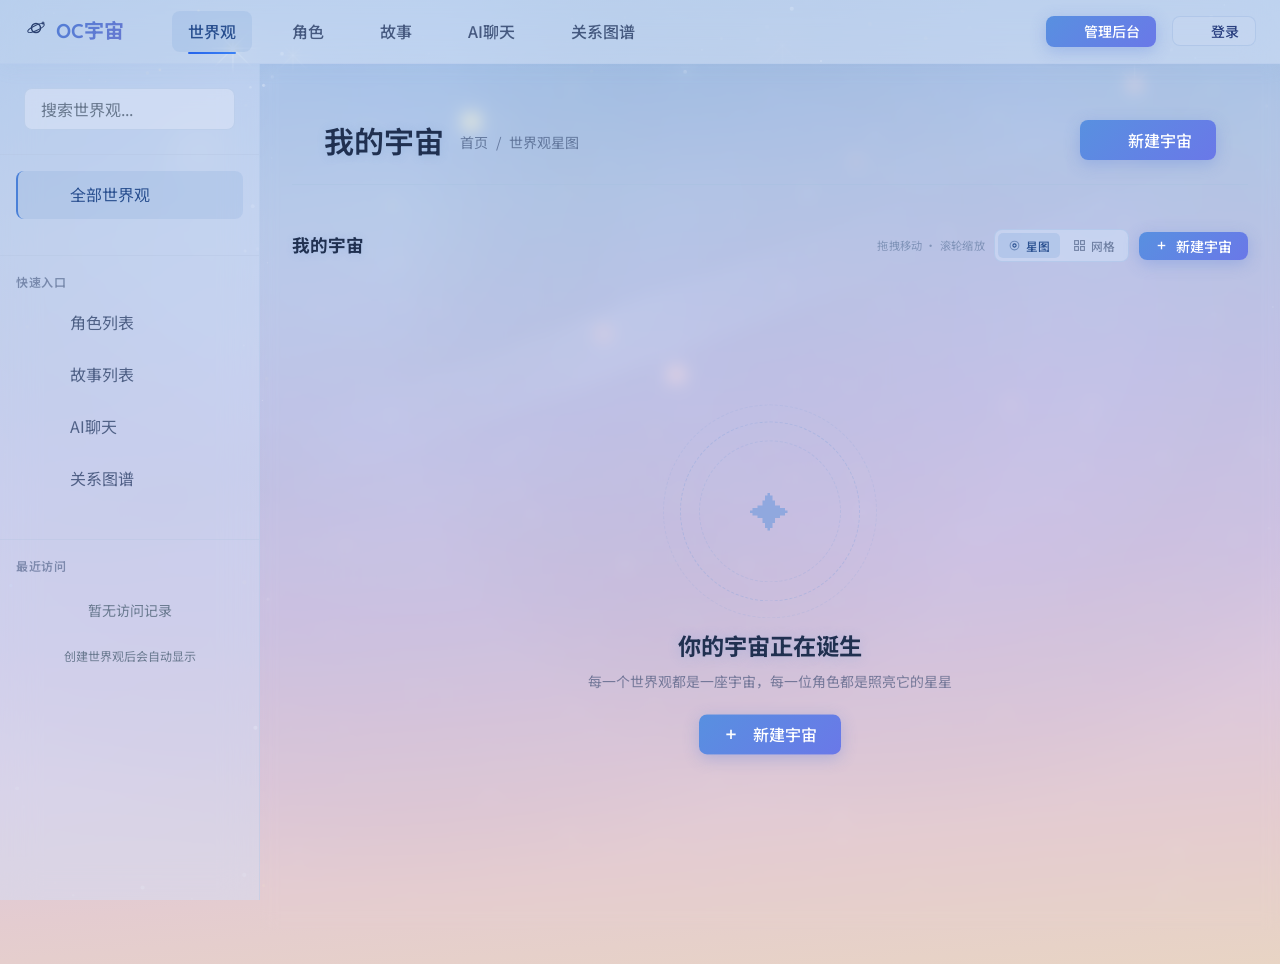
==== index.html @ 0e8f5bfb "feat: 全站浅蓝紫银河配色统一 — 所有页面告别深黑 - style.css: :root + [data-theme=dark] 统一为浅蓝紫银河变量 - dark-mode.css: 全面改为" ====
<!DOCTYPE html>
<html lang="zh-CN">
<head>
  <meta charset="UTF-8">
  <meta name="viewport" content="width=device-width, initial-scale=1.0">
  <title>OC宇宙 - 原创角色管理平台</title>
  <!-- 宇宙主题：浅色银河，防止加载闪白 -->
  <script>
    try { var t = localStorage.getItem('oc_theme') || 'light'; document.documentElement.setAttribute('data-theme', t); } catch(e) {}
  </script>
  <style>
    html, body {
      background: linear-gradient(175deg,#a0c0e8 0%,#b4c8e8 18%,#c4c4e8 40%,#d0c4e4 58%,#dcc8dc 72%,#e4ccd0 85%,#e8d4c4 100%) !important;
      min-height: 100vh;
    }
    html { --primary-color: #4a80d8; --primary-hover: #3a68c0; --bg-primary: transparent; --bg-secondary: rgba(230,235,250,0.5); --bg-tertiary: rgba(220,228,248,0.55); --bg-card: rgba(235,240,252,0.6); --bg-sidebar: rgba(210,225,248,0.45); --text-primary: #1a2840; --text-secondary: #3a4860; --text-muted: #6a7a90; --text-inverse: #f0f4ff; --border-color: rgba(180,195,225,0.4); --border-light: rgba(180,195,225,0.25); }
  </style>
  <link rel="icon" href="favicon.svg" type="image/svg+xml">
  <link rel="stylesheet" href="css/style.css">
  <link rel="stylesheet" href="css/layout.css">
  <link rel="stylesheet" href="css/dark-mode.css">
  <link rel="stylesheet" href="css/cosmos.css">
  <link rel="preconnect" href="https://fonts.googleapis.com">
  <link rel="preconnect" href="https://fonts.gstatic.com" crossorigin>
  <link href="https://fonts.googleapis.com/css2?family=Noto+Sans+SC:wght@400;500;700&family=Quicksand:wght@500;600;700&display=swap" rel="stylesheet">
  <!-- Appwrite Web SDK（defer 不阻塞页面渲染）-->
  <script defer src="https://cdn.jsdelivr.net/npm/appwrite@17/dist/iife/sdk.min.js"></script>
  <!-- Google Fonts -->
  <script defer src="https://unpkg.com/lucide@latest/dist/umd/lucide.min.js"></script>
</head>
<body>
  <!-- 🌌 宇宙背景 Canvas -->
  <canvas id="cosmos-canvas"></canvas>
  <!-- 导航栏 -->
  <nav class="navbar">
    <button class="navbar-toggle btn-ghost btn-icon" id="sidebarToggle">
      <i data-lucide="Menu"></i>
    </button>
    <a href="index.html" class="navbar-brand">
      <span class="logo">
        <svg width="24" height="24" viewBox="0 0 24 24" fill="none" xmlns="http://www.w3.org/2000/svg">
          <circle cx="12" cy="12" r="4.5" stroke="currentColor" stroke-width="1.5"/>
          <ellipse cx="12" cy="12" rx="9" ry="2.5" stroke="currentColor" stroke-width="1" transform="rotate(-25 12 12)"/>
          <circle cx="19" cy="7" r="1.5" fill="currentColor" opacity="0.8"/>
        </svg>
      </span>
      <span>OC宇宙</span>
    </a>
    <div class="navbar-menu">
      <a href="index.html" class="active">世界观</a>
      <a href="pages/characters.html">角色</a>
      <a href="pages/stories.html">故事</a>
      <a href="pages/chat.html">AI聊天</a>
      <a href="pages/relationship-map.html">关系图谱</a>
    </div>
    <div class="navbar-actions">
      <button class="theme-toggle" id="themeToggle" title="切换主题">
        <i data-lucide="Moon" class="icon-moon"></i>
        <i data-lucide="Sun" class="icon-sun"></i>
      </button>
      <a href="pages/admin.html" class="btn btn-primary btn-sm" id="adminLink" onclick="return checkAdminAccess(event);">
        <i data-lucide="Settings"></i>
        <span>管理后台</span>
      </a>
      <!-- 用户状态按钮 -->
      <div id="authBtnGroup" style="display:none;">
        <button class="btn btn-ghost btn-sm" id="userInfoBtn" onclick="showUserInfo()" style="display:none;">
          <img id="navAvatarImg" src="" alt="" style="display:none;width:24px;height:24px;border-radius:50%;object-fit:cover;margin-right:6px;flex-shrink:0;">
          <i data-lucide="User" id="navUserIcon" style="margin-right:6px;"></i>
          <span id="userNameDisplay">用户</span>
        </button>
        <button class="btn btn-secondary btn-sm" onclick="showLoginModal()">
          <i data-lucide="LogIn"></i>
          <span>登录</span>
        </button>
      </div>
    </div>
  </nav>

  <!-- 侧边栏 -->
  <aside class="sidebar" id="sidebar">
    <div class="sidebar-header">
      <div class="form-group" style="margin-bottom: 0;">
        <input type="text" class="form-input" placeholder="搜索世界观..." id="searchWorld">
      </div>
    </div>
    <nav class="sidebar-nav">
      <a href="index.html" class="sidebar-nav-item active">
        <span class="icon"><i data-lucide="Globe"></i></span>
        <span>全部世界观</span>
      </a>
    </nav>
    <div class="sidebar-section">
      <div class="sidebar-section-title">快速入口</div>
      <a href="pages/characters.html" class="sidebar-nav-item">
        <span class="icon"><i data-lucide="Users"></i></span>
        <span>角色列表</span>
      </a>
      <a href="pages/stories.html" class="sidebar-nav-item">
        <span class="icon"><i data-lucide="BookOpen"></i></span>
        <span>故事列表</span>
      </a>
      <a href="pages/chat.html" class="sidebar-nav-item">
        <span class="icon"><i data-lucide="MessageCircle"></i></span>
        <span>AI聊天</span>
      </a>
      <a href="pages/relationship-map.html" class="sidebar-nav-item">
        <span class="icon"><i data-lucide="Network"></i></span>
        <span>关系图谱</span>
      </a>
    </div>
    <div class="sidebar-section">
      <div class="sidebar-section-title">最近访问</div>
      <div id="recentWorlds">
        <div class="empty-state" style="padding: var(--spacing-md); text-align: center; color: var(--text-muted); font-size: 0.875rem;">
          <p>暂无访问记录</p>
          <p style="font-size: 0.75rem; margin-top: var(--spacing-xs);">创建世界观后会自动显示</p>
        </div>
      </div>
    </div>
  </aside>

  <!-- 主内容区 -->
  <main class="main-content">
    <!-- 页面头部 -->
    <header class="page-header">
      <div class="page-title">
        <h1>我的宇宙</h1>
        <div class="breadcrumb">
          <a href="index.html">首页</a>
          <span class="separator">/</span>
          <span>世界观星图</span>
        </div>
      </div>
      <div class="page-actions">
        <button class="btn btn-primary" onclick="showCreateWorldModal()">
          <i data-lucide="Plus"></i>
          <span>新建宇宙</span>
        </button>
      </div>
    </header>


    <!-- 世界观列表 -->
    <section class="worlds-section">
      <div class="flex justify-between items-center" style="margin-bottom: var(--spacing-lg);">
        <h2>全部世界观</h2>
        <div class="flex gap-sm">
          <select class="form-input" style="width: auto;" id="sortWorlds">
            <option value="recent">最近更新</option>
            <option value="name">名称排序</option>
            <option value="characters">角色数量</option>
          </select>
          <button class="btn btn-ghost btn-icon" title="网格视图">
            <i data-lucide="LayoutGrid"></i>
          </button>
          <button class="btn btn-ghost btn-icon" title="列表视图">
            <i data-lucide="List"></i>
          </button>
        </div>
      </div>
      
      <div class="grid-cards" id="worldsList">
        <!-- 空状态：分步引导 -->
        <div class="characters-empty-guide" style="grid-column: 1 / -1;">
          <div class="empty-guide-header">
            <div class="empty-guide-icon">
              <i data-lucide="telescope"></i>
            </div>
            <h3>欢迎来到 OC 宇宙</h3>
            <p class="text-muted">从创建你的第一个世界观开始，构建属于你的原创宇宙</p>
          </div>
          <div class="empty-guide-steps">
            <div class="guide-step">
              <div class="guide-step-num">01</div>
              <div class="guide-step-content">
                <div class="guide-step-icon"><i data-lucide="globe"></i></div>
                <h4>创建世界观</h4>
                <p>设定世界的背景、规则与基调，为你的故事搭建舞台</p>
                <button class="btn btn-primary btn-sm" onclick="showCreateWorldModal()">
                  <i data-lucide="plus"></i>
                  立即创建
                </button>
              </div>
            </div>
            <div class="guide-step-arrow"><i data-lucide="chevron-right"></i></div>
            <div class="guide-step">
              <div class="guide-step-num">02</div>
              <div class="guide-step-content">
                <div class="guide-step-icon"><i data-lucide="user-plus"></i></div>
                <h4>添加角色</h4>
                <p>为你的世界赋予灵魂，设计独特的人物形象与性格</p>
                <a href="pages/characters.html" class="btn btn-ghost btn-sm">
                  <i data-lucide="arrow-right"></i>
                  去添加
                </a>
              </div>
            </div>
            <div class="guide-step-arrow"><i data-lucide="chevron-right"></i></div>
            <div class="guide-step">
              <div class="guide-step-num">03</div>
              <div class="guide-step-content">
                <div class="guide-step-icon"><i data-lucide="message-circle"></i></div>
                <h4>与角色对话</h4>
                <p>通过 AI 聊天功能，让角色开口说话，探索更多可能</p>
                <a href="pages/chat.html" class="btn btn-ghost btn-sm">
                  <i data-lucide="arrow-right"></i>
                  去聊天
                </a>
              </div>
            </div>
          </div>
        </div>
      </div>
    </section>
  </main>

  <!-- 创建世界观模态框 -->
  <div class="modal-overlay" id="createWorldModal">
    <div class="modal">
      <div class="modal-header">
        <h3 class="modal-title">点燃一座新宇宙</h3>
        <button class="modal-close" onclick="closeModal('createWorldModal')">
          <i data-lucide="X"></i>
        </button>
      </div>
      <div class="modal-body">
        <form id="createWorldForm">
          <div class="form-group">
            <label class="form-label required">世界观名称</label>
            <input type="text" class="form-input" placeholder="输入世界观名称..." required>
          </div>
          <div class="form-row">
            <div class="form-group">
              <label class="form-label required">世界类型</label>
              <select class="form-input" required>
                <option value="">选择类型...</option>
                <option value="fantasy">奇幻</option>
                <option value="scifi">科幻</option>
                <option value="modern">现代</option>
                <option value="historical">古风</option>
                <option value="other">其他</option>
              </select>
            </div>
            <div class="form-group">
              <label class="form-label">世界基调</label>
              <select class="form-input">
                <option value="">选择基调...</option>
                <option value="dark">黑暗</option>
                <option value="light">温馨</option>
                <option value="neutral">中性</option>
                <option value="mixed">明暗交织</option>
              </select>
            </div>
          </div>
          <div class="form-group">
            <label class="form-label">简介描述</label>
            <textarea class="form-input form-textarea" placeholder="描述这个世界观的基本设定..."></textarea>
          </div>
          <div class="form-group">
            <label class="form-label">封面图片</label>
            <div style="border: 2px dashed var(--border-color); border-radius: var(--radius-md); padding: var(--spacing-xl); text-align: center; cursor: pointer;" onclick="document.getElementById('worldCoverInput').click()">
              <input type="file" id="worldCoverInput" accept="image/*" style="display: none;">
              <i data-lucide="CloudUpload" style="font-size: 2rem; color: var(--text-muted); margin-bottom: var(--spacing-sm);"></i>
              <p class="text-muted text-sm">点击或拖拽上传图片</p>
            </div>
          </div>
        </form>
      </div>
      <div class="modal-footer">
        <button class="btn btn-secondary" onclick="closeModal('createWorldModal')">取消</button>
        <button class="btn btn-primary" onclick="createWorld()">
          <i data-lucide="Plus"></i>
          创建世界观
        </button>
      </div>
    </div>
  </div>

  <!-- 编辑世界观模态框 -->
  <div class="modal-overlay" id="editWorldModal">
    <div class="modal">
      <div class="modal-header">
        <h3 class="modal-title">编辑世界观</h3>
        <button class="modal-close" onclick="closeModal('editWorldModal')">
          <i data-lucide="X"></i>
        </button>
      </div>
      <div class="modal-body">
        <form id="editWorldForm">
          <input type="hidden" id="editWorldId">
          <div class="form-group">
            <label class="form-label required">世界观名称</label>
            <input type="text" class="form-input" id="editWorldName" placeholder="输入世界观名称..." required>
          </div>
          <div class="form-row">
            <div class="form-group">
              <label class="form-label required">世界类型</label>
              <select class="form-input" id="editWorldType" required>
                <option value="">选择类型...</option>
                <option value="fantasy">奇幻</option>
                <option value="scifi">科幻</option>
                <option value="modern">现代</option>
                <option value="historical">古风</option>
                <option value="other">其他</option>
              </select>
            </div>
            <div class="form-group">
              <label class="form-label">世界基调</label>
              <select class="form-input" id="editWorldTone">
                <option value="">选择基调...</option>
                <option value="dark">黑暗</option>
                <option value="light">温馨</option>
                <option value="neutral">中性</option>
                <option value="mixed">明暗交织</option>
              </select>
            </div>
          </div>
          <div class="form-group">
            <label class="form-label">简介描述</label>
            <textarea class="form-input form-textarea" id="editWorldDesc" placeholder="描述这个世界观的基本设定..."></textarea>
          </div>
          <div class="form-group">
            <label class="form-label">封面图片</label>
            <input type="hidden" id="editWorldCoverFileId" value="">
            <div id="editCoverDropZone" style="border:2px dashed var(--border-color);border-radius:var(--radius-md);padding:var(--spacing-lg);text-align:center;cursor:pointer;position:relative;">
              <input type="file" id="editWorldCoverInput" accept="image/*" style="display:none;">
              <div id="editCoverPlaceholder">
                <i data-lucide="CloudUpload" style="font-size:2rem;color:var(--text-muted);margin-bottom:var(--spacing-sm);"></i>
                <p class="text-muted text-sm">点击或拖拽上传新封面</p>
              </div>
              <div id="editCoverPreview" style="display:none;position:relative;">
                <img id="editCoverImg" src="" alt="封面预览" style="max-width:100%;max-height:160px;border-radius:var(--radius-sm);object-fit:cover;">
                <button type="button" onclick="removeEditCover()" style="position:absolute;top:4px;right:4px;background:rgba(0,0,0,0.6);color:#fff;border:none;border-radius:50%;width:28px;height:28px;cursor:pointer;font-size:14px;">✕</button>
              </div>
            </div>
          </div>
        </form>
      </div>
      <div class="modal-footer">
        <button class="btn btn-secondary" onclick="closeModal('editWorldModal')">取消</button>
        <button class="btn btn-primary" onclick="saveWorldEdit()">
          <i data-lucide="Check"></i> 保存修改
        </button>
      </div>
    </div>
  </div>

  <!-- 世界观数据详情模态框 -->
  <div class="modal-overlay" id="worldDetailModal">
    <div class="modal" style="max-width:680px;max-height:85vh;">
      <div class="modal-header">
        <h3 class="modal-title"><i data-lucide="Globe" style="width:1.2rem;height:1.2rem;display:inline;vertical-align:-3px;"></i> 世界观详情</h3>
        <button class="modal-close" onclick="closeModal('worldDetailModal')">
          <i data-lucide="X"></i>
        </button>
      </div>
      <div class="modal-body" id="worldDetailBody" style="max-height:65vh;overflow-y:auto;padding:var(--spacing-lg);">
        <!-- 动态内容 -->
      </div>
    </div>
  </div>

  <!-- 导入模态框 -->
  <div class="modal-overlay" id="importModal">
    <div class="modal">
      <div class="modal-header">
        <h3 class="modal-title">导入数据</h3>
        <button class="modal-close" onclick="closeModal('importModal')">
          <i data-lucide="X"></i>
        </button>
      </div>
      <div class="modal-body">
        <div class="form-group">
          <label class="form-label">选择导入方式</label>
          <div class="flex gap-md" style="margin-bottom: var(--spacing-lg);">
            <button class="btn btn-secondary" style="flex: 1; padding: var(--spacing-lg);">
              <i data-lucide="Upload" style="font-size: 1.5rem; margin-bottom: var(--spacing-sm);"></i>
              <div>上传JSON文件</div>
            </button>
            <button class="btn btn-secondary" style="flex: 1; padding: var(--spacing-lg);">
              <i data-lucide="Clipboard" style="font-size: 1.5rem; margin-bottom: var(--spacing-sm);"></i>
              <div>粘贴数据</div>
            </button>
          </div>
        </div>
        <div class="form-group">
          <label class="form-label">或粘贴JSON数据</label>
          <textarea class="form-input form-textarea" placeholder='{"worlds": [...], "characters": [...]}' style="min-height: 150px;"></textarea>
        </div>
      </div>
      <div class="modal-footer">
        <button class="btn btn-secondary" onclick="closeModal('importModal')">取消</button>
        <button class="btn btn-primary">
          <i data-lucide="Download"></i>
          导入数据
        </button>
      </div>
    </div>
  </div>

  <!-- 分享/邀请协作者模态框 -->
  <div class="modal-overlay" id="shareModal">
    <div class="modal" style="max-width:460px;">
      <div class="modal-header">
        <h3 style="margin:0;">邀请协作者</h3>
        <button class="modal-close" onclick="closeModal('shareModal')">
          <i data-lucide="X"></i>
        </button>
      </div>
      <div class="modal-body" id="shareModalBody">
        <p class="text-muted text-sm" id="shareWorldName" style="margin-bottom:var(--spacing-md);"></p>

        <!-- 我的信息卡片：显示用户ID供好友使用 -->
        <div style="background:var(--bg-tertiary);border-radius:var(--radius-md);padding:12px 14px;margin-bottom:14px;border:1px solid var(--border-light);">
          <p style="font-size:0.78rem;color:var(--text-muted);margin:0 0 6px;font-weight:500;">把你的用户 ID 发给好友，让他们在这里填入：</p>
          <div style="display:flex;align-items:center;gap:8px;">
            <code id="myUserIdDisplay" style="flex:1;background:var(--bg-secondary);border:1px solid var(--border-color);border-radius:6px;padding:7px 10px;font-size:0.82rem;color:var(--primary-color);word-break:break-all;overflow-wrap:break-word;"></code>
            <button class="btn btn-primary btn-sm" onclick="copyMyUserId()" title="复制到剪贴板" style="white-space:nowrap;padding:6px 10px;font-size:0.8rem;">
              <i data-lucide="Copy"></i> 复制
            </button>
          </div>
        </div>

        <label style="display:block;margin-bottom:6px;font-size:0.875rem;font-weight:500;color:var(--text-secondary);">好友的 Appwrite 用户 ID</label>
        <input type="text" id="shareUserInput" class="form-input" placeholder="输入好友的用户 ID（不是邮箱）" style="width:100%;box-sizing:border-box;" onkeydown="if(event.key==='Enter')event.preventDefault();if(event.key==='Enter')inviteCollaborator();">
        <div id="collaboratorsList" style="margin-top:var(--spacing-md);"></div>
      </div>
      <div class="modal-footer">
        <button class="btn btn-secondary" onclick="closeModal('shareModal')">取消</button>
        <button class="btn btn-primary" onclick="inviteCollaborator()">
          <i data-lucide="UserPlus"></i> 邀请
        </button>
      </div>
    </div>
  </div>

  <!-- 账号设置模态框 -->
  <div class="modal-overlay" id="accountModal">
    <div class="modal" style="max-width:480px;">
      <div class="modal-header">
        <h3 style="margin:0;">账号设置</h3>
        <button class="modal-close" onclick="closeModal('accountModal')">
          <i data-lucide="X"></i>
        </button>
      </div>
      <div class="modal-body" id="accountModalBody" style="max-height:70vh;overflow-y:auto;">

        <!-- 头像 + 昵称 -->
        <div style="display:flex;align-items:center;gap:16px;margin-bottom:20px;padding-bottom:16px;border-bottom:1px solid var(--border-light);">
          <div id="avatarPreview" style="width:64px;height:64px;border-radius:50%;background:var(--primary-light);display:flex;align-items:center;justify-content:center;font-size:1.6rem;font-weight:700;color:var(--primary-color);cursor:pointer;overflow:hidden;flex-shrink:0;" onclick="document.getElementById('avatarInput').click();" title="点击更换头像">
            <span id="avatarText">?</span>
          </div>
          <input type="file" id="avatarInput" accept="image/*" style="display:none;" onchange="previewAvatar(this)">
          <div style="flex:1;min-width:0;">
            <label style="display:block;font-size:0.78rem;color:var(--text-muted);margin-bottom:4px;">显示名称</label>
            <input type="text" id="settingsName" class="form-input" style="width:100%;" placeholder="你的昵称/显示名" maxlength="50">
          </div>
        </div>

        <!-- 用户 ID（只读） -->
        <div style="margin-bottom:16px;padding:10px 12px;background:var(--bg-tertiary);border-radius:var(--radius-sm);border:1px solid var(--border-light);">
          <label style="display:block;font-size:0.78rem;color:var(--text-muted);margin-bottom:5px;">Appwrite 用户 ID</label>
          <code id="settingsUserId" style="font-size:0.8rem;color:var(--text-secondary);word-break:break-all;"></code>
          <button class="btn btn-ghost btn-sm" onclick="copyMyUserId()" style="margin-left:8px;padding:2px 8px;font-size:0.75rem;"><i data-lucide="Copy"></i> 复制</button>
        </div>

        <!-- 邮箱 -->
        <div style="margin-bottom:16px;">
          <label style="display:block;font-size:0.85rem;font-weight:500;color:var(--text-secondary);margin-bottom:5px;">邮箱地址</label>
          <span id="settingsEmail" style="color:var(--text-muted);font-size:0.9rem;"></span>
        </div>

        <!-- 修改密码 -->
        <div style="margin-bottom:16px;padding-top:12px;border-top:1px solid var(--border-light);">
          <h4 style="font-size:0.9rem;margin:0 0 10px;color:var(--text-primary);">修改密码</h4>
          <div style="display:flex;flex-direction:column;gap:8px;">
            <input type="password" id="settingsOldPwd" class="form-input" placeholder="当前密码" style="width:100%;">
            <input type="password" id="settingsNewPwd" class="form-input" placeholder="新密码（至少 6 位）" style="width:100%;">
            <button class="btn btn-secondary btn-sm" onclick="updateUserPassword()" style="width:auto;">保存密码</button>
          </div>
        </div>

      </div>
      <div class="modal-footer">
        <button class="btn btn-secondary" onclick="closeModal('accountModal')">关闭</button>
        <button class="btn btn-primary" onclick="saveAccountSettings()">
          <i data-lucide="Check"></i> 保存更改
        </button>
      </div>
    </div>
  </div>

  <!-- JavaScript -->
  <script src="js/app.js"></script>
  <script src="js/appwrite.js"></script>
  <script src="js/api-client.js"></script>
  <script src="js/data.js"></script>
  <script src="js/cosmos.js"></script>
  <script>
    // 页面初始化
    document.addEventListener('DOMContentLoaded', async function() {
      // 激活宇宙模式
      document.body.classList.add('cosmos-mode');
      // 初始化 Lucide 图标
      if (window.lucide) lucide.createIcons();

      // 初始化 Appwrite 数据模式（检测登录状态）
      await OCData.initDataMode();

      // 更新登录按钮状态
      await updateAuthUI();

      // 加载世界观
      await loadWorlds();

      // 编辑封面：点击拖拽区触发文件选择
      var editDrop = document.getElementById('editCoverDropZone');
      var editInput = document.getElementById('editWorldCoverInput');
      if (editDrop && editInput) {
        editDrop.addEventListener('click', function(e) {
          if (e.target.tagName === 'BUTTON' || e.target.closest('button')) return;
          editInput.click();
        });
        editInput.addEventListener('change', function() {
          var file = this.files[0];
          if (!file) return;
          var reader = new FileReader();
          reader.onload = function(ev) {
            var img = document.getElementById('editCoverImg');
            var preview = document.getElementById('editCoverPreview');
            var placeholder = document.getElementById('editCoverPlaceholder');
            if (img) img.src = ev.target.result;
            if (preview) preview.style.display = '';
            if (placeholder) placeholder.style.display = 'none';
          };
          reader.readAsDataURL(file);
        });
      }

      // 全局图标渲染兜底（所有动态内容加载完毕后）
      try { if (window.lucide) lucide.createIcons(); } catch(e) {}
      setTimeout(function() { try { if (window.lucide) lucide.createIcons(); } catch(e) {} }, 200);
      setTimeout(function() { try { if (window.lucide) lucide.createIcons(); } catch(e) {} }, 500);
    });
    
    // 更新导航栏用户状态
    async function updateAuthUI() {
      const group = document.getElementById('authBtnGroup');
      const userBtn = document.getElementById('userInfoBtn');
      const loginBtn = group?.querySelector('.btn-secondary');
      const nameSpan = document.getElementById('userNameDisplay');

      if (!group) return;
      group.style.display = 'flex';
      group.style.gap = '8px';
      group.style.alignItems = 'center';

      const loggedIn = await OCData.isLoggedIn();
      if (loggedIn) {
        const user = await AppwriteAuth.getCurrentUser().catch(() => null);
        if (nameSpan && user) nameSpan.textContent = user.name || user.email || '用户';
        // 导航栏头像
        const navAvatar = document.getElementById('navAvatarImg');
        const navIcon = document.getElementById('navUserIcon');
        if (user && user.prefs && user.prefs.avatarUrl) {
          if (navAvatar) { navAvatar.src = user.prefs.avatarUrl; navAvatar.style.display = ''; }
          if (navIcon) navIcon.style.display = 'none';
        } else {
          if (navAvatar) navAvatar.style.display = 'none';
          if (navIcon) navIcon.style.display = '';
        }
        if (userBtn) userBtn.style.display = 'flex';
        if (loginBtn) {
          loginBtn.innerHTML = '<i data-lucide="LogOut"></i><span>退出</span>';
          loginBtn.onclick = doLogout;
        }
      } else {
        if (userBtn) userBtn.style.display = 'none';
        if (loginBtn) {
          loginBtn.innerHTML = '<i data-lucide="LogIn"></i><span>登录</span>';
          loginBtn.onclick = showLoginModal;
        }
      }
      // 修改 DOM 后必须重渲染图标
      try { if (window.lucide) lucide.createIcons(); } catch(e) {}
    }

    // 显示世界觽数据详情
    async function showWorldDetail(worldId) {
      const modal = document.getElementById('worldDetailModal');
      const body = document.getElementById('worldDetailBody');
      if (!modal || !body) return;

      body.innerHTML = '<div style="text-align:center;padding:40px;color:var(--text-muted);"><i data-lucide="Loader2" class="spin" style="width:2rem;height:2rem;"></i><p style="margin-top:12px;">加载中...</p></div>';
      modal.classList.add('active');
      try { if (window.lucide) lucide.createIcons(); } catch(e) {}

      try {
        // 并行加载世界观数据和角色列表
        const [world, characters] = await Promise.all([
          OCData.getWorld(worldId),
          OCData.getCharactersByWorld(worldId).catch(() => [])
        ]);

        const typeLabels = { fantasy:'奇幻', scifi:'科幻', modern:'现代', historical:'古风', other:'其他' };
        const toneLabels = { dark:'黑暗', light:'温馨', neutral:'中性', mixed:'明暗交织' };

        let html = '';
        // 世界观基本信息卡片
        html += `<div style="margin-bottom:var(--spacing-lg);">`;
        if (world.coverImage) {
          html += `<div style="border-radius:var(--radius-lg);overflow:hidden;margin-bottom:var(--spacing-md);max-height:200px;"><img src="${world.coverImage}" style="width:100%;height:auto;object-fit:cover;display:block;" alt="" data-cover-img></div>`;
        }
        html += `<h2 style="margin:0 0 var(--spacing-sm);font-size:1.5rem;">${world.name || '未命名世界'}</h2>`;

        // 标签行
        const badges = [];
        if (world.type) badges.push(`<span class="badge">${typeLabels[world.type] || world.type}</span>`);
        if (world.tone) badges.push(`<span class="badge badge-secondary">${toneLabels[world.tone] || world.tone}</span>`);
        if (badges.length) html += `<div style="display:flex;gap:6px;flex-wrap:wrap;margin-bottom:var(--spacing-md);">${badges.join('')}</div>`;

        // 描述/背景
        if (world.description) {
          html += `<div style="background:var(--bg-tertiary);border-radius:var(--radius-md);padding:var(--spacing-md);line-height:1.8;color:var(--text-secondary);">
            <h4 style="margin:0 0 var(--spacing-xs);font-size:0.85rem;color:var(--text-muted);text-transform:uppercase;letter-spacing:0.5px;"><i data-lucide="ScrollText" style="width:0.9rem;height:0.9rem;display:inline;vertical-align:-2px;"></i> 背景设定</h4>
            <p style="margin:0;white-space:pre-wrap;">${world.description}</p>
          </div>`;
        } else {
          html += `<p style="color:var(--text-muted);font-style:italic;">暂无背景描述</p>`;
        }
        html += `</div>`;

        // 关联角色列表
        html += `<div>
          <h3 style="margin:0 0 var(--spacing-md);font-size:1.1rem;display:flex;align-items:center;gap:8px;">
            <i data-lucide="Users" style="width:1.1rem;height:1.1rem;color:var(--primary-color);"></i>
            角色列表 <span class="badge" style="font-size:0.75rem;">${characters.length}</span>
          </h3>`;

        if (characters.length > 0) {
          html += `<div style="display:grid;grid-template-columns:repeat(auto-fill,minmax(180px,1fr));gap:var(--spacing-sm);">`;
          for (const c of characters) {
            const avatar = c.avatar || '';
            const roleTag = c.role ? `<span class="badge badge-secondary" style="font-size:0.7rem;">${c.role}</span>` : '';
            html += `<div style="background:var(--bg-secondary);border-radius:var(--radius-md);padding:var(--spacing-sm);cursor:pointer;border:1px solid var(--border-color);" onclick="window.location.href='pages/characters.html?worldId=${worldId}&charId=${c.$id || c.id}'">
              <div style="display:flex;align-items:center;gap:10px;margin-bottom:6px;">
                ${avatar
                  ? `<img src="${avatar}" style="width:36px;height:36px;border-radius:50%;object-fit:cover;" alt="">`
                  : `<div style="width:36px;height:36px;border-radius:50%;background:var(--primary-light);display:flex;align-items:center;justify-content:center;"><i data-lucide="User" style="width:18px;height:18px;color:var(--primary-color);"></i></div>`}
                <div style="min-width:0;flex:1;">
                  <div style="font-weight:600;font-size:0.9rem;white-space:nowrap;overflow:hidden;text-overflow:ellipsis;">${c.name || '未命名角色'}</div>
                  ${roleTag}
                </div>
              </div>
              ${(c.personality || c.brief) ? `<p style="margin:0;font-size:0.8rem;color:var(--text-muted);overflow:hidden;display:-webkit-box;-webkit-line-clamp:2;-webkit-box-orient:vertical;">${c.personality || c.brief}</p>` : ''}
            </div>`;
          }
          html += `</div>`;
        } else {
          html += `<div style="text-align:center;padding:30px;background:var(--bg-tertiary);border-radius:var(--radius-md);color:var(--text-muted);border:2px dashed var(--border-color);">
            <i data-lucide="UserPlus" style="width:2rem;height:2rem;margin-bottom:8px;opacity:0.5;"></i>
            <p style="margin:0 0 8px;">这个世界观还没有角色</p>
            <a href="pages/characters.html?worldId=${worldId}" class="btn btn-primary btn-sm" onclick="closeModal('worldDetailModal')">
              <i data-lucide="Plus" style="width:0.85rem;height:0.85rem;"></i> 添加第一个角色
            </a>
          </div>`;
        }

        html += `</div>`;

        // 底部操作栏
        html += `<div style="display:flex;justify-content:flex-end;gap:var(--spacing-sm);margin-top:var(--spacing-lg);padding-top:var(--spacing-md);border-top:1px solid var(--border-color);">
          <button class="btn btn-primary btn-sm" onclick="closeModal('worldDetailModal');editWorld('${worldId}')">
            <i data-lucide="Edit"></i> 编辑世界观
          </button>
          <a href="pages/characters.html?worldId=${worldId}" class="btn btn-secondary btn-sm" onclick="closeModal('worldDetailModal')">
            <i data-lucide="Users"></i> 管理角色
          </a>
        </div>`;

        body.innerHTML = html;
      // 详情弹窗封面图片加载失败回退
      body.querySelectorAll('img[data-cover-img]').forEach(function(img) {
        img.addEventListener('error', function() {
          this.style.display = 'none';
          var div = document.createElement('div');
          div.style.cssText = 'border-radius:var(--radius-lg);overflow:hidden;margin-bottom:var(--spacing-md);max-height:200px;background:var(--bg-tertiary);display:flex;align-items:center;justify-content:center;';
          div.innerHTML = '<i data-lucide="ImageOff" style="color:var(--text-muted);width:2rem;height:2rem;"></i>';
          this.parentElement.replaceChild(div, this);
        });
      });
      } catch (err) {
        console.error('加载世界观数据失败:', err);
        body.innerHTML = `<div style="text-align:center;padding:40px;color:var(--danger);"><i data-lucide="AlertCircle" style="width:2rem;height:2rem;"></i><p style="margin-top:12px;">加载失败：${err.message}</p></div>`;
      }
      try { if (window.lucide) lucide.createIcons(); } catch(e) {}
    }
    
    // 加载并渲染世界观列表（宇宙星图模式）
    async function loadWorlds() {
      const container = document.getElementById('worldsList');
      if (!container) return;

      try {
        const worlds = await OCData.getWorlds();

        if (!worlds || worlds.length === 0) {
          // 空态交给宇宙引擎渲染
          if (window.CosmosUI) {
            CosmosUI.init([], {});
          } else {
            container.innerHTML = `
              <div class="characters-empty-guide" style="grid-column: 1 / -1;">
                <div class="empty-guide-header">
                  <div class="empty-guide-icon"><i data-lucide="telescope"></i></div>
                  <h3>欢迎来到 OC 宇宙</h3>
                  <p class="text-muted">从创建你的第一个世界观开始，构建属于你的原创宇宙</p>
                </div>
              </div>`;
          }
          if (window.lucide) lucide.createIcons();
          return;
        }

        // 并发查询每个世界的角色数和故事数
        const charsMap = {};
        try {
          const countPromises = worlds.map(async (w) => {
            const wid = w.$id || w.id;
            if (!wid) return;
            try {
              const [chars, stories] = await Promise.all([
                OCData.getCharactersForWorld(wid).catch(() => []),
                OCData.getStoriesForWorld(wid).catch(() => [])
              ]);
              w._realCharCount = chars.length;
              w._realStoryCount = stories.length;
              charsMap[wid] = chars;
            } catch (e) {
              charsMap[wid] = [];
              console.warn(`统计世界「${w.name || wid}」数量失败:`, e.message);
            }
          });
          await Promise.all(countPromises);
          worlds.forEach(w => {
            if (w._realCharCount !== undefined) w.characterCount = w._realCharCount;
            if (w._realStoryCount !== undefined) w.storyCount = w._realStoryCount;
          });
        } catch (countErr) {
          console.warn('获取角色/故事计数失败，使用默认值:', countErr);
        }

        // 如果 CosmosUI 已存在（刷新场景），调用 refresh；否则首次 init
        if (window.CosmosUI) {
          if (document.getElementById('cosmosStage')) {
            CosmosUI.refresh(worlds, charsMap);
          } else {
            CosmosUI.init(worlds, charsMap);
          }
        }

        if (window.lucide) lucide.createIcons();
      } catch (err) {
        console.error('加载世界观失败:', err);
        showNotification('加载世界观失败：' + err.message, 'error');
      }
    }
    
    // 显示创建世界观模态框
    function showCreateWorldModal() {
      document.getElementById('createWorldModal').classList.add('active');
    }
    
    // 显示导入模态框
    function showImportModal() {
      document.getElementById('importModal').classList.add('active');
    }
    
    // 关闭模态框
    function closeModal(id) {
      document.getElementById(id).classList.remove('active');
    }

    // 显示分享模态框
    let _shareWorldId = null;
    function showShareModal(worldId, worldName) {
      _shareWorldId = worldId;
      openShareModal(worldId);
    }

    // 渲染当前协作者列表
    async function renderCollaboratorsList(worldId) {
      const container = document.getElementById('collaboratorsList');
      try {
        let world;
        if (useCloud && window.API) {
          world = await OCData.getWorld(worldId);
        } else {
          world = getWorld(worldId);
        }
        const collabs = (world && world.collaborators) || [];
        if (collabs.length === 0) {
          container.innerHTML = '<p class="text-muted text-sm" style="margin:0;">暂无协作者</p>';
          return;
        }
        container.innerHTML = '<p style="margin:0 0 var(--spacing-xs);font-size:0.8rem;font-weight:500;color:var(--text-secondary);">当前协作者：</p>' +
          '<div style="display:flex;flex-direction:column;gap:6px;">' +
          collabs.map(uid => `
            <div style="display:flex;align-items:center;justify-content:space-between;padding:6px 10px;background:var(--bg-tertiary);border-radius:var(--radius-sm);">
              <span style="font-size:0.85rem;color:var(--text-secondary);">
                <i data-lucide="User" style="width:0.85rem;height:0.85rem;display:inline;vertical-align:-2px;margin-right:4px;"></i>
                ${uid}
              </span>
              <button class="btn btn-ghost btn-sm btn-icon" title="移除" onclick="removeCollaborator('${uid}')" style="color:var(--danger);padding:2px;">
                <i data-lucide="X" style="width:0.8rem;height:0.8rem;"></i>
              </button>
            </div>`).join('') + '</div>';
        if (window.lucide) lucide.createIcons();
      } catch(e) {
        container.innerHTML = '';
      }
    }

    // 邀请协作者
    async function inviteCollaborator() {
      const input = document.getElementById('shareUserInput');
      const userId = input.value.trim();
      if (!userId) {
        showNotification('请输入用户 ID 或邮箱', 'warning');
        return;
      }
      if (!_shareWorldId) return;

      try {
        await OCData.shareWorld(_shareWorldId, userId);
        showNotification('已发送邀请', 'success');
        input.value = '';
        renderCollaboratorsList(_shareWorldId);
        loadWorlds(); // 刷新卡片显示人数
      } catch(e) {
        showNotification('邀请失败：' + e.message, 'error');
      }
    }

    // 移除协作者
    async function removeCollaborator(userId) {
      if (!_shareWorldId) return;
      try {
        await OCData.unshareWorld(_shareWorldId, userId);
        showNotification('已移除协作者', 'success');
        renderCollaboratorsList(_shareWorldId);
        loadWorlds();
      } catch(e) {
        showNotification('移除失败：' + e.message, 'error');
      }
    }
    
    // 创建世界观
    async function createWorld() {
      const form = document.getElementById('createWorldForm');
      const inputs = form.querySelectorAll('input, select, textarea');
      const name = inputs[0].value.trim();
      const type = inputs[1].value;
      const tone = inputs[2].value;
      const description = inputs[3].value.trim();

      if (!name) {
        showNotification('请填写世界观名称', 'warning');
        return;
      }

      // 处理封面图片（可选，失败不影响创建）
      let coverImage = null;
      let coverFileId = null;
      const fileInput = document.getElementById('worldCoverInput');
      if (fileInput.files[0] && window.AppwriteAuth && window.APPWRITE_CONFIG?.projectId && window.APPWRITE_CONFIG.projectId !== 'YOUR_PROJECT_ID') {
        try {
          const loggedIn = await Promise.race([
            OCData.isLoggedIn(),
            new Promise((_, reject) => setTimeout(() => reject(new Error('登录检测超时')), 5000))
          ]);
          if (loggedIn) {
            const result = await Promise.race([
              (window.API && window.API.storage
                ? window.API.storage.upload(fileInput.files[0], true)
                : window.AppwriteStorage
                  ? window.AppwriteStorage.upload(fileInput.files[0], true).then(fid => ({
                      fileId: fid,
                      url: window.AppwriteStorage.fileUrl
                        ? window.AppwriteStorage.fileUrl(fid)
                        : (window.AppwriteStorage.previewUrl ? window.AppwriteStorage.previewUrl(fid) : '')
                    }))
                  : Promise.reject(new Error('Storage 不可用'))
              ),
              new Promise((_, reject) => setTimeout(() => reject(new Error('封面上传超时')), 10000))
            ]);
            coverImage = result.url;
            coverFileId = result.fileId;
          }
        } catch (e) {
          console.warn('封面上传失败，使用本地预览:', e);
        }
      }

      try {
        // 带超时兜底，防止云端 SDK 卡死
        await Promise.race([
          OCData.createWorld({ name, type, tone, description, coverImage, coverFileId }),
          new Promise((_, reject) => setTimeout(() => reject(new Error('创建超时，请重试')), 10000))
        ]);
        closeModal('createWorldModal');
        form.reset();
        showNotification('世界观创建成功！', 'success');
        await loadWorlds();
      } catch (err) {
        console.error('创建世界观失败:', err);
        showNotification('创建失败：' + err.message, 'error');
      }
    }
    
    // 删除世界观确认
    async function deleteWorldConfirm(id, name) {
      if (!confirm(`确认删除世界观「${name}」？\n此操作将同时删除该世界观下的所有角色和故事，且不可恢复。`)) return;
      try {
        // 先检查登录状态
        const loggedIn = await OCData.isLoggedIn();
        if (!loggedIn) {
          showNotification('登录已过期，请重新登录后再试', 'error');
          if (typeof showLoginModal === 'function') showLoginModal();
          return;
        }
        await OCData.deleteWorld(id);
        showNotification('已删除世界观', 'success');
        await loadWorlds();
      } catch (err) {
        const msg = (err.message || '');
        if (msg.includes('401') || msg.includes('unauthorized') || msg.includes('未登录')) {
          showNotification('登录已过期，请重新登录', 'error');
          if (typeof showLoginModal === 'function') showLoginModal();
        } else {
          showNotification('删除失败：' + msg, 'error');
        }
      }
    }
    
    // 编辑世界观
    async function editWorld(id) {
      try {
        let world;
        if (typeof OCData !== 'undefined' && OCData.getWorld) {
          world = await OCData.getWorld(id);
        } else {
          world = getWorld(id);
        }
        if (!world) { showNotification('未找到该世界观', 'error'); return; }

        document.getElementById('editWorldId').value = id;
        document.getElementById('editWorldName').value = world.name || '';
        document.getElementById('editWorldType').value = world.type || '';
        document.getElementById('editWorldTone').value = world.tone || '';
        document.getElementById('editWorldDesc').value = world.description || '';

        // 封面预览
        const editCoverFileId = document.getElementById('editWorldCoverFileId');
        const editCoverImg = document.getElementById('editCoverImg');
        const editCoverPreview = document.getElementById('editCoverPreview');
        const editCoverPlaceholder = document.getElementById('editCoverPlaceholder');
        if (editCoverFileId) editCoverFileId.value = world.coverFileId || '';
        if (world.coverImage) {
          if (editCoverImg) editCoverImg.src = world.coverImage;
          if (editCoverPreview) editCoverPreview.style.display = '';
          if (editCoverPlaceholder) editCoverPlaceholder.style.display = 'none';
        } else {
          if (editCoverPreview) editCoverPreview.style.display = 'none';
          if (editCoverPlaceholder) editCoverPlaceholder.style.display = '';
        }

        document.getElementById('editWorldModal').classList.add('active');
      } catch (err) {
        showNotification('加载失败：' + err.message, 'error');
      }
    }

    // 保存编辑的世界观
    async function saveWorldEdit() {
      const id = document.getElementById('editWorldId').value;
      const name = document.getElementById('editWorldName').value.trim();
      const type = document.getElementById('editWorldType').value;
      const tone = document.getElementById('editWorldTone').value;
      const description = document.getElementById('editWorldDesc').value.trim();

      if (!name) { showNotification('请填写世界观名称', 'warning'); return; }

      const data = { name, type, tone, description };

      // 处理封面图片（可选）
      const editFileInput = document.getElementById('editWorldCoverInput');
      const existingFileId = document.getElementById('editWorldCoverFileId')?.value || '';
      if (editFileInput && editFileInput.files[0]) {
        try {
          const loggedIn = await OCData.isLoggedIn().catch(() => false);
          if (loggedIn && window.AppwriteStorage) {
            const fileId = await window.AppwriteStorage.upload(editFileInput.files[0], true);
            // 优先用 /view 直链（公开文件可直接访问）
            const url = window.AppwriteStorage.fileUrl
              ? window.AppwriteStorage.fileUrl(fileId)
              : window.AppwriteStorage.previewUrl(fileId);
            data.coverImage = url;
            data.coverFileId = fileId;
          }
        } catch (e) {
          console.warn('封面上传失败，仅保存其他信息:', e.message);
        }
      }

      try {
        await Promise.race([
          OCData.updateWorld(id, data),
          new Promise((_, reject) => setTimeout(() => reject(new Error('保存超时，请重试')), 10000))
        ]);
        closeModal('editWorldModal');
        showNotification('修改已保存', 'success');
        await loadWorlds();
      } catch (err) {
        showNotification('保存失败：' + err.message, 'error');
      }
    }

    // 移除编辑弹窗中的封面预览
    function removeEditCover() {
      const img = document.getElementById('editCoverImg');
      const preview = document.getElementById('editCoverPreview');
      const placeholder = document.getElementById('editCoverPlaceholder');
      const fileIdInput = document.getElementById('editWorldCoverFileId');
      if (img) img.src = '';
      if (preview) preview.style.display = 'none';
      if (placeholder) placeholder.style.display = '';
      if (fileIdInput) fileIdInput.value = '';
    }
    
    // 显示用户信息（改为账号设置面板）
    async function showUserInfo() {
      await openAccountSettings();
    }

    // 复制我的 Appwrite 用户 ID 到剪贴板
    async function copyMyUserId() {
      const user = await window.AppwriteAuth.getCurrentUser().catch(() => null);
      if (!user || !user.$id) { showNotification('未登录或无法获取用户 ID', 'error'); return; }
      try {
        await navigator.clipboard.writeText(user.$id);
        showNotification('已复制用户 ID：' + user.$id, 'success');
      } catch(e) {
        // fallback for older browsers
        const ta = document.createElement('textarea');
        ta.value = user.$id;
        document.body.appendChild(ta);
        ta.select();
        document.execCommand('copy');
        document.body.removeChild(ta);
        showNotification('已复制用户 ID', 'success');
      }
    }

    // 打开分享弹窗时加载当前用户 ID
    async function openShareModal(worldId) {
      _shareWorldId = worldId;
      const modal = document.getElementById('shareModal');
      const nameEl = document.getElementById('shareWorldName');

      try {
        let world;
        if (typeof OCData !== 'undefined' && OCData.getWorld) {
          world = await OCData.getWorld(worldId);
        } else {
          world = getWorld(worldId);
        }
        nameEl.textContent = world ? ('分享世界观：' + world.name) : '';
      } catch(e) {
        nameEl.textContent = '';
      }

      // 显示当前用户的 Appwrite ID
      const userIdDisplay = document.getElementById('myUserIdDisplay');
      const user = await window.AppwriteAuth.getCurrentUser().catch(() => null);
      if (userIdDisplay) {
        userIdDisplay.textContent = user?.$id || '请先登录';
      }

      modal.classList.add('active');
      renderCollaboratorsList(worldId);

      // 清空输入框
      const input = document.getElementById('shareUserInput');
      if (input) input.value = '';
    }

    // 打开账号设置面板
    async function openAccountSettings() {
      const modal = document.getElementById('accountModal');
      if (!modal) return;
      
      const user = await window.AppwriteAuth.getCurrentUser().catch(() => null);
      if (!user) {
        showLoginModal();
        return;
      }
      
      // 填充信息
      const nameEl = document.getElementById('settingsName');
      const uidEl = document.getElementById('settingsUserId');
      const emailEl = document.getElementById('settingsEmail');
      const avatarText = document.getElementById('avatarText');
      const avatarPreview = document.getElementById('avatarPreview');
      
      if (nameEl) nameEl.value = user.name || '';
      if (uidEl) uidEl.textContent = user.$id || '-';
      if (emailEl) emailEl.textContent = user.email || '';

      // 头像显示（首字母 or prefs 中存储的头像 URL）
      if (avatarText) avatarText.textContent = (user.name || '?')[0];
      if (user.prefs && user.prefs.avatarUrl) {
        if (avatarPreview) {
          avatarPreview.style.backgroundImage = 'url(' + user.prefs.avatarUrl + ')';
          avatarPreview.style.backgroundSize = 'cover';
          avatarPreview.style.backgroundPosition = 'center';
        }
        if (avatarText) avatarText.style.display = 'none';
      } else if (avatarPreview) {
        avatarPreview.style.backgroundImage = '';
        if (avatarText) avatarText.style.display = '';
      }

      // 清空密码输入框
      const oldPwd = document.getElementById('settingsOldPwd');
      const newPwd = document.getElementById('settingsNewPwd');
      if (oldPwd) oldPwd.value = '';
      if (newPwd) newPwd.value = '';

      modal.classList.add('active');
      if (window.lucide) lucide.createIcons();
    }

    // 预览头像上传
    function previewAvatar(input) {
      if (!input.files || !input.files[0]) return;
      const file = input.files[0];
      if (!file.type.startsWith('image/')) {
        showNotification('请选择图片文件', 'warning');
        input.value = '';
        return;
      }
      if (file.size > 5 * 1024 * 1024) {
        showNotification('图片不能超过 5MB', 'warning');
        input.value = '';
        return;
      }
      const reader = new FileReader();
      reader.onload = function(e) {
        const preview = document.getElementById('avatarPreview');
        const text = document.getElementById('avatarText');
        if (preview) {
          preview.style.backgroundImage = 'url(' + e.target.result + ')';
          preview.style.backgroundSize = 'cover';
          preview.style.backgroundPosition = 'center';
        }
        if (text) text.style.display = 'none';
      };
      reader.readAsDataURL(file);
    }

    // 保存账号设置（昵称 + 头像）
    async function saveAccountSettings() {
      const nameInput = document.getElementById('settingsName');
      const newName = nameInput?.value.trim();

      if (!newName) {
        showNotification('请填写显示名称', 'warning');
        return;
      }

      try {
        // 更新名称
        if (window.AppwriteAuth && typeof AppwriteAuth.updateUserName === 'function') {
          await AppwriteAuth.updateUserName(newName);
        } else if (typeof updateUserName === 'function') {
          await updateUserName(newName);
        }

        // 更新头像（如果有选择文件）
        const avatarInput = document.getElementById('avatarInput');
        if (avatarInput && avatarInput.files[0] && window.AppwriteAuth) {
          const file = avatarInput.files[0];
          let fileUrl = null;
          let fileId = null;
          
          // 尝试通过 API 上传到 Storage（publicRead=true，头像需公开可访问）
          try {
            if (window.AppwriteStorage) {
              fileId = await window.AppwriteStorage.upload(file, true);
              // 优先用 /view 直链（公开文件可直接访问），不带 width 参数避免 preview 权限问题
              fileUrl = window.AppwriteStorage.fileUrl
                ? window.AppwriteStorage.fileUrl(fileId)
                : window.AppwriteStorage.previewUrl(fileId);
            } else if (window.API && window.API.storage) {
              const result = await window.API.storage.upload(file, true);
              fileId = result.fileId;
              fileUrl = result.url;
            }
            console.log('[头像上传] fileId:', fileId, 'url:', fileUrl);
            if (fileUrl && window.AppwriteAuth.updateUserPrefs) {
              const oldPrefs = {};
              const currentUser = await AppwriteAuth.getCurrentUser().catch(() => null);
              if (currentUser && currentUser.prefs) Object.assign(oldPrefs, currentUser.prefs);
              oldPrefs.avatarUrl = fileUrl;
              if (fileId) oldPrefs.avatarFileId = fileId;
              await AppwriteAuth.updateUserPrefs(oldPrefs);
              console.log('[头像上传] prefs 已更新:', oldPrefs);
              // 立即更新弹窗内头像预览
              const avatarPreviewEl = document.getElementById('avatarPreview');
              const avatarTextEl = document.getElementById('avatarText');
              if (avatarPreviewEl) {
                avatarPreviewEl.style.backgroundImage = 'url(' + fileUrl + ')';
                avatarPreviewEl.style.backgroundSize = 'cover';
                avatarPreviewEl.style.backgroundPosition = 'center';
              }
              if (avatarTextEl) avatarTextEl.style.display = 'none';
              // 立即更新导航栏头像
              const navAvatar = document.getElementById('navAvatarImg');
              const navIcon = document.getElementById('navUserIcon');
              if (navAvatar) { navAvatar.src = fileUrl; navAvatar.style.display = ''; }
              if (navIcon) navIcon.style.display = 'none';
            } else if (!fileUrl) {
              console.warn('[头像上传] URL 为空，上传可能失败');
              showNotification('头像上传失败：无法获取文件 URL', 'warning');
            }
          } catch(e) {
            console.error('[头像上传] 错误:', e);
            showNotification('名称已保存，头像上传失败：' + e.message, 'warning');
          }
        }

        closeModal('accountModal');
        showNotification('账号信息已更新', 'success');
        
        // 刷新导航栏显示的名称
        const nameSpan = document.getElementById('userNameDisplay');
        if (nameSpan) nameSpan.textContent = newName;

        // 清除缓存让下次获取最新数据
        _currentUser = null;
      } catch(e) {
        showNotification('保存失败：' + (e.message || e), 'error');
      }
    }

    // 修改密码
    async function updateUserPassword() {
      const oldPwd = document.getElementById('settingsOldPwd');
      const newPwd = document.getElementById('settingsNewPwd');
      const oldVal = oldPwd?.value;
      const newVal = newPwd?.value;

      if (!oldVal || !newVal) {
        showNotification('请填写当前密码和新密码', 'warning');
        return;
      }
      if (newVal.length < 6) {
        showNotification('新密码至少需要 6 位', 'warning');
        return;
      }

      try {
        if (window.AppwriteAuth && typeof AppwriteAuth.updateUserPassword === 'function') {
          await AppwriteAuth.updateUserPassword(newVal, oldVal);
        } else if (typeof updateUserPassword === 'function') {
          await updateUserPassword(newVal, oldVal);
        } else {
          throw new Error('暂不支持在线改密');
        }
        showNotification('密码已更新', 'success');
        oldPwd.value = '';
        newPwd.value = '';
      } catch(e) {
        showNotification('修改密码失败：' + (e.message || e), 'error');
      }
    }
    
    // 退出登录
    async function doLogout() {
      await OCData.logout();
      showNotification('已退出登录', 'info');
      await updateAuthUI();
      await loadWorlds();
    }
    
    // ---- 登录/注册模态框 ----
    async function checkAdminAccess(e) {
      const loggedIn = await OCData.isLoggedIn();
      if (!loggedIn) {
        e.preventDefault();
        showLoginModal();
        return false;
      }
      return true;
    }
    function showLoginModal() {
      const el = document.getElementById('authModal');
      if (el) el.classList.add('active');
    }
    
    async function doLogin() {
      const email = document.getElementById('authEmail').value.trim();
      const password = document.getElementById('authPassword').value;
      if (!email || !password) { showNotification('请填写邮箱和密码', 'warning'); return; }
      try {
        await OCData.login(email, password);
        closeModal('authModal');
        showNotification('登录成功', 'success');
        // 刷新整个页面状态
        await updateAuthUI();
        await loadWorlds();
        // 重新渲染 lucide（登录后 DOM 变化大）
        setTimeout(function() { try { if (window.lucide) lucide.createIcons(); } catch(e) {} }, 100);
      } catch (e) {
        console.error('doLogin 异常:', e);
        // 显示真实错误信息（不再笼统地说"密码错了"）
        const msg = e.message || String(e);
        showNotification('登录失败：' + msg, 'error');
      }
    }
    
    async function doRegister() {
      const name = document.getElementById('authName')?.value.trim() || '';
      const email = document.getElementById('authEmail').value.trim();
      const password = document.getElementById('authPassword').value;
      if (!email || !password) { showNotification('请填写邮箱和密码', 'warning'); return; }
      if (password.length < 8) { showNotification('密码至少8位', 'warning'); return; }
      try {
        await window.AppwriteAuth.register(email, password, name);
        closeModal('authModal');
        showNotification('注册成功，已自动登录', 'success');
        await updateAuthUI();
        await loadWorlds();
      } catch (e) {
        showNotification('注册失败：' + (e.message || '请重试'), 'error');
      }
    }
    
    let _authMode = 'login';
    function switchAuthMode(mode) {
      _authMode = mode;
      document.getElementById('authLoginPane').style.display = mode === 'login' ? '' : 'none';
      document.getElementById('authRegisterPane').style.display = mode === 'register' ? '' : 'none';
      document.getElementById('authModalTitle').textContent = mode === 'login' ? '登录' : '注册';
      // 切换 tab 按钮样式
      const tabs = document.querySelectorAll('#authModal .modal-body > div[style*="display:flex"]');
      if (tabs.length >= 1) {
        const btns = tabs[0].querySelectorAll('button');
        if (btns.length >= 2) {
          btns[0].className = mode === 'login' ? 'btn btn-secondary' : 'btn btn-ghost';
          btns[1].className = mode === 'register' ? 'btn btn-secondary' : 'btn btn-ghost';
        }
      }
    }
  </script>

  <!-- 登录/注册模态框 -->
  <div class="modal-overlay" id="authModal">
    <div class="modal" style="max-width:420px;">
      <div class="modal-header">
        <h3 class="modal-title" id="authModalTitle">登录</h3>
        <button class="modal-close" onclick="closeModal('authModal')"><i data-lucide="X"></i></button>
      </div>
      <div class="modal-body">
        <div style="display:flex;gap:8px;margin-bottom:var(--spacing-lg);">
          <button class="btn btn-secondary" style="flex:1;" onclick="switchAuthMode('login')">登录</button>
          <button class="btn btn-ghost" style="flex:1;" onclick="switchAuthMode('register')">注册</button>
        </div>
        <!-- 登录 -->
        <div id="authLoginPane">
          <div class="form-group">
            <label class="form-label">邮箱</label>
            <input type="email" class="form-input" id="authEmail" placeholder="your@email.com">
          </div>
          <div class="form-group">
            <label class="form-label">密码</label>
            <input type="password" class="form-input" id="authPassword" placeholder="至少8位">
          </div>
        </div>
        <!-- 注册 -->
        <div id="authRegisterPane" style="display:none;">
          <div class="form-group">
            <label class="form-label">昵称</label>
            <input type="text" class="form-input" id="authName" placeholder="你的名字">
          </div>
          <div class="form-group">
            <label class="form-label">邮箱</label>
            <input type="email" class="form-input" id="authEmailReg" placeholder="your@email.com" oninput="document.getElementById('authEmail').value=this.value">
          </div>
          <div class="form-group">
            <label class="form-label">密码（至少8位）</label>
            <input type="password" class="form-input" id="authPasswordReg" placeholder="至少8位" oninput="document.getElementById('authPassword').value=this.value">
          </div>
        </div>
      </div>
      <div class="modal-footer">
        <button class="btn btn-secondary" onclick="closeModal('authModal')">取消</button>
        <button class="btn btn-primary" onclick="_authMode==='login'?doLogin():doRegister()">
          <span id="authSubmitLabel">确认</span>
        </button>
      </div>
    </div>
  </div>
</body>
</html>
---- css/style.css ----
/* 🌌 OC宇宙 - 全局样式 · 浅蓝紫梦幻银河 */

/* Lucide 图标基础样式 */
[data-lucide] {
  display: inline-block;
  width: 1em;
  height: 1em;
  vertical-align: middle;
  stroke: currentColor;
  stroke-width: 2;
  stroke-linecap: round;
  stroke-linejoin: round;
  fill: none;
}

/* CSS变量定义 */
/* =========================================
   浅蓝紫梦幻银河 · 全局统一配色
   ========================================= */
:root {
  /* 背景 — 银河浅色分层 */
  --bg-primary: #e8edf6;
  --bg-secondary: rgba(215, 228, 248, 0.55);
  --bg-tertiary: rgba(205, 220, 244, 0.6);
  --bg-card: rgba(225, 235, 250, 0.6);
  --bg-sidebar: rgba(210, 225, 248, 0.45);

  /* 文字 — 深蓝灰 */
  --text-primary: #1a2840;
  --text-secondary: #3a4860;
  --text-muted: #6a7a90;
  --text-inverse: #f0f4ff;

  /* 主色 — 柔蓝 */
  --primary-color: #4a80d8;
  --primary-hover: #3a68c0;
  --primary-light: rgba(100, 150, 210, 0.12);
  --primary-lighter: rgba(100, 150, 210, 0.2);
  --secondary-color: #2a5090;

  /* 强调色 — 薰衣草紫 */
  --accent-color: #6878d0;
  --accent-hover: #5858c0;
  --accent-light: rgba(120, 130, 210, 0.12);

  /* 边框 — 柔蓝透明 */
  --border-color: rgba(180, 195, 225, 0.4);
  --border-light: rgba(180, 195, 225, 0.25);

  /* 状态色（保持可读性） */
  --success-color: #10B981;
  --success-bg: rgba(16, 185, 129, 0.08);
  --success-text: #065F46;
  --warning-color: #F59E0B;
  --warning-bg: rgba(245, 158, 11, 0.08);
  --warning-text: #92400E;
  --error-color: #EF4444;
  --error-bg: rgba(239, 68, 68, 0.08);
  --error-text: #991B1B;
  --info-color: #4a80d8;
  --info-bg: rgba(74, 128, 216, 0.08);
  --info-text: #1E40AF;

  /* 阴影 — 柔蓝调 */
  --shadow-sm: 0 1px 3px 0 rgba(60, 90, 140, 0.06);
  --shadow-md: 0 4px 14px -2px rgba(40, 70, 120, 0.08), 0 2px 6px -2px rgba(40, 70, 120, 0.05);
  --shadow-lg: 0 10px 28px -4px rgba(30, 60, 110, 0.1), 0 4px 10px -4px rgba(30, 60, 110, 0.06);
  --shadow-xl: 0 20px 48px -8px rgba(20, 50, 100, 0.12), 0 8px 18px -6px rgba(20, 50, 100, 0.08);
  
  /* 圆角 */
  --radius-sm: 0.25rem;
  --radius-md: 0.5rem;
  --radius-lg: 0.75rem;
  --radius-xl: 1rem;
  --radius-2xl: 1.25rem;
  --radius-full: 9999px;
  
  /* 间距 */
  --spacing-xs: 0.25rem;
  --spacing-sm: 0.5rem;
  --spacing-md: 1rem;
  --spacing-lg: 1.5rem;
  --spacing-xl: 2rem;
  --spacing-xxl: 2.5rem;
  --spacing-2xl: 3rem;
  
  /* 字体 — 思源黑体 + Quicksand */
  --font-sans: 'Noto Sans SC', 'Quicksand', -apple-system, BlinkMacSystemFont, 'PingFang SC', sans-serif;
  --font-display: 'Quicksand', 'Noto Sans SC', sans-serif;
  --font-mono: 'Fira Code', 'Consolas', monospace;
  
  /* 字号 */
  --text-xs: 0.75rem;
  --text-sm: 0.875rem;
  --text-base: 1rem;
  --text-lg: 1.125rem;
  --text-xl: 1.25rem;
  --text-2xl: 1.5rem;
  --text-3xl: 1.875rem;
  --text-4xl: 2.25rem;
  
  /* 过渡 */
  --transition-fast: 150ms ease;
  --transition-normal: 250ms ease;
  --transition-slow: 350ms ease;
}

/* =========================================
   深色模式 · 同步适配为浅蓝紫银河
   ========================================= */
[data-theme="dark"] {
  --primary-color: #4a80d8;
  --primary-hover: #3a68c0;
  --primary-light: rgba(100, 150, 210, 0.12);
  --primary-lighter: rgba(100, 150, 210, 0.2);
  --secondary-color: #2a5090;

  --accent-color: #6878d0;
  --accent-hover: #5858c0;
  --accent-light: rgba(120, 130, 210, 0.12);

  --bg-primary: #e8edf6;
  --bg-secondary: rgba(215, 228, 248, 0.55);
  --bg-tertiary: rgba(205, 220, 244, 0.6);
  --bg-card: rgba(225, 235, 250, 0.6);
  --bg-sidebar: rgba(210, 225, 248, 0.45);

  --text-primary: #1a2840;
  --text-secondary: #3a4860;
  --text-muted: #6a7a90;
  --text-inverse: #f0f4ff;

  --border-color: rgba(180, 195, 225, 0.4);
  --border-light: rgba(180, 195, 225, 0.25);

  --success-color: #10B981;
  --success-bg: rgba(16, 185, 129, 0.08);
  --success-text: #065F46;
  --warning-color: #F59E0B;
  --warning-bg: rgba(245, 158, 11, 0.08);
  --warning-text: #92400E;
  --error-color: #EF4444;
  --error-bg: rgba(239, 68, 68, 0.08);
  --error-text: #991B1B;
  --info-color: #4a80d8;
  --info-bg: rgba(74, 128, 216, 0.08);
  --info-text: #1E40AF;

  --shadow-sm: 0 1px 3px 0 rgba(60, 90, 140, 0.06);
  --shadow-md: 0 4px 14px -2px rgba(40, 70, 120, 0.08), 0 2px 6px -2px rgba(40, 70, 120, 0.05);
  --shadow-lg: 0 10px 28px -4px rgba(30, 60, 110, 0.1), 0 4px 10px -4px rgba(30, 60, 110, 0.06);
  --shadow-xl: 0 20px 48px -8px rgba(20, 50, 100, 0.12), 0 8px 18px -6px rgba(20, 50, 100, 0.08);
}

/* 基础重置 */
*, *::before, *::after {
  box-sizing: border-box;
  margin: 0;
  padding: 0;
}

html {
  font-size: 16px;
  scroll-behavior: smooth;
}

body {
  font-family: var(--font-sans);
  font-size: var(--text-base);
  line-height: 1.6;
  color: var(--text-primary);
  background: linear-gradient(
    175deg,
    #a0c0e8 0%,
    #b4c8e8 18%,
    #c4c4e8 40%,
    #d0c4e4 58%,
    #dcc8dc 72%,
    #e4ccd0 85%,
    #e8d4c4 100%
  ) fixed;
  min-height: 100vh;
  transition: color var(--transition-normal);
}

[data-theme="dark"] body {
  background: linear-gradient(
    175deg,
    #a0c0e8 0%,
    #b4c8e8 18%,
    #c4c4e8 40%,
    #d0c4e4 58%,
    #dcc8dc 72%,
    #e4ccd0 85%,
    #e8d4c4 100%
  ) fixed;
}

/* 链接样式 */
a {
  color: var(--primary-color);
  text-decoration: none;
  transition: color var(--transition-fast);
}

a:hover {
  color: var(--primary-hover);
}

/* 标题样式 */
h1, h2, h3, h4, h5, h6 {
  font-weight: 600;
  line-height: 1.3;
  color: var(--text-primary);
}

h1 { font-size: var(--text-4xl); }
h2 { font-size: var(--text-3xl); }
h3 { font-size: var(--text-2xl); }
h4 { font-size: var(--text-xl); }
h5 { font-size: var(--text-lg); }
h6 { font-size: var(--text-base); }

/* 段落 */
p {
  margin-bottom: var(--spacing-md);
}

/* 列表 */
ul, ol {
  list-style: none;
}

/* 图片 */
img {
  max-width: 100%;
  height: auto;
  display: block;
}

/* 输入框 */
input, textarea, select {
  font-family: inherit;
  font-size: inherit;
  color: var(--text-primary);
  background-color: var(--bg-secondary);
  border: 1px solid var(--border-color);
  border-radius: var(--radius-md);
  padding: var(--spacing-sm) var(--spacing-md);
  transition: border-color var(--transition-fast), box-shadow var(--transition-fast);
}

input:focus, textarea:focus, select:focus {
  outline: none;
  border-color: var(--primary-color);
  box-shadow: 0 0 0 3px rgb(37 99 235 / 0.10);
}

/* 按钮 */
button {
  font-family: inherit;
  font-size: inherit;
  cursor: pointer;
  border: none;
  background: none;
}

/* 表格 */
table {
  width: 100%;
  border-collapse: collapse;
}

th, td {
  padding: var(--spacing-sm) var(--spacing-md);
  text-align: left;
  border-bottom: 1px solid var(--border-color);
}

th {
  font-weight: 600;
  background-color: var(--bg-tertiary);
}

/* 滚动条 */
::-webkit-scrollbar {
  width: 8px;
  height: 8px;
}

::-webkit-scrollbar-track {
  background: var(--bg-tertiary);
  border-radius: var(--radius-full);
}

::-webkit-scrollbar-thumb {
  background: var(--text-muted);
  border-radius: var(--radius-full);
}

::-webkit-scrollbar-thumb:hover {
  background: var(--text-secondary);
}

/* 工具类 */
.container {
  max-width: 1200px;
  margin: 0 auto;
  padding: 0 var(--spacing-lg);
}

.flex {
  display: flex;
}

.flex-col {
  flex-direction: column;
}

.items-center {
  align-items: center;
}

.justify-center {
  justify-content: center;
}

.justify-between {
  justify-content: space-between;
}

.gap-sm { gap: var(--spacing-sm); }
.gap-md { gap: var(--spacing-md); }
.gap-lg { gap: var(--spacing-lg); }

.grid {
  display: grid;
}

.grid-cols-2 { grid-template-columns: repeat(2, 1fr); }
.grid-cols-3 { grid-template-columns: repeat(3, 1fr); }
.grid-cols-4 { grid-template-columns: repeat(4, 1fr); }

.text-center { text-align: center; }
.text-right { text-align: right; }

.text-sm { font-size: var(--text-sm); }
.text-lg { font-size: var(--text-lg); }
.text-xl { font-size: var(--text-xl); }

.text-muted { color: var(--text-muted); }
.text-secondary { color: var(--text-secondary); }

.font-bold { font-weight: 700; }
.font-medium { font-weight: 500; }

.mt-sm { margin-top: var(--spacing-sm); }
.mt-md { margin-top: var(--spacing-md); }
.mt-lg { margin-top: var(--spacing-lg); }
.mb-sm { margin-bottom: var(--spacing-sm); }
.mb-md { margin-bottom: var(--spacing-md); }
.mb-lg { margin-bottom: var(--spacing-lg); }

.p-sm { padding: var(--spacing-sm); }
.p-md { padding: var(--spacing-md); }
.p-lg { padding: var(--spacing-lg); }

.hidden { display: none; }
.visible { visibility: visible; }
.invisible { visibility: hidden; }

/* 动画 */
@keyframes fadeIn {
  from { opacity: 0; }
  to { opacity: 1; }
}

@keyframes slideUp {
  from { opacity: 0; transform: translateY(20px); }
  to { opacity: 1; transform: translateY(0); }
}

@keyframes slideDown {
  from { opacity: 0; transform: translateY(-20px); }
  to { opacity: 1; transform: translateY(0); }
}

@keyframes scaleIn {
  from { opacity: 0; transform: scale(0.95); }
  to { opacity: 1; transform: scale(1); }
}

@keyframes pulse {
  0%, 100% { opacity: 1; }
  50% { opacity: 0.5; }
}

@keyframes spin {
  from { transform: rotate(0deg); }
  to { transform: rotate(360deg); }
}

.animate-fadeIn { animation: fadeIn var(--transition-normal) ease-out; }
.animate-slideUp { animation: slideUp var(--transition-normal) ease-out; }
.animate-slideDown { animation: slideDown var(--transition-normal) ease-out; }
.animate-scaleIn { animation: scaleIn var(--transition-normal) ease-out; }
.animate-pulse { animation: pulse 2s ease-in-out infinite; }
.animate-spin { animation: spin 1s linear infinite; }

/* =========================================
   角色页面 - 分类胶囊栏
   ========================================= */
.category-pills-bar {
  scrollbar-width: none;
}
.category-pills-bar::-webkit-scrollbar {
  display: none;
}

.category-pill {
  display: inline-flex;
  align-items: center;
  gap: 6px;
  padding: 6px 14px;
  border-radius: 999px;
  font-size: 0.875rem;
  font-weight: 500;
  border: 1.5px solid var(--border-color);
  background: var(--bg-secondary);
  color: var(--text-secondary);
  cursor: pointer;
  transition: all var(--transition-fast);
  white-space: nowrap;
}
.category-pill:hover {
  border-color: var(--primary-color);
  color: var(--primary-color);
  background: var(--primary-light);
}
.category-pill.active {
  border-color: var(--primary-color);
  background: var(--primary-color);
  color: #fff;
}
.category-pill [data-lucide] {
  width: 14px;
  height: 14px;
}

/* =========================================
   角色页面 - 空状态分步引导
   ========================================= */
.characters-empty-guide {
  padding: var(--spacing-xxl) var(--spacing-lg);
  animation: fadeIn 0.4s ease-out;
}

.empty-guide-header {
  text-align: center;
  margin-bottom: var(--spacing-xxl);
}

.empty-guide-icon {
  display: inline-flex;
  align-items: center;
  justify-content: center;
  width: 64px;
  height: 64px;
  border-radius: 50%;
  background: var(--primary-light);
  color: var(--primary-color);
  margin-bottom: var(--spacing-lg);
}
.empty-guide-icon [data-lucide] {
  width: 28px;
  height: 28px;
}

.empty-guide-header h3 {
  font-size: 1.375rem;
  font-weight: 700;
  margin-bottom: var(--spacing-sm);
  color: var(--text-primary);
}
.empty-guide-header p {
  font-size: 0.9375rem;
}

.empty-guide-steps {
  display: flex;
  align-items: stretch;
  justify-content: center;
  gap: var(--spacing-md);
  max-width: 860px;
  margin: 0 auto;
  flex-wrap: wrap;
}

.guide-step {
  flex: 1;
  min-width: 200px;
  max-width: 240px;
  background: var(--bg-secondary);
  border: 1.5px solid var(--border-color);
  border-radius: var(--border-radius-lg);
  overflow: hidden;
  display: flex;
  flex-direction: column;
  transition: border-color var(--transition-fast), box-shadow var(--transition-fast);
}
.guide-step:hover {
  border-color: var(--primary-color);
  box-shadow: 0 4px 20px rgba(37, 99, 235, 0.08);
}

.guide-step-num {
  font-size: 0.75rem;
  font-weight: 700;
  letter-spacing: 0.08em;
  color: var(--primary-color);
  background: var(--primary-light);
  padding: 6px 14px;
  font-family: 'Quicksand', sans-serif;
}

.guide-step-content {
  padding: var(--spacing-lg);
  flex: 1;
  display: flex;
  flex-direction: column;
  gap: var(--spacing-sm);
}

.guide-step-icon {
  display: inline-flex;
  align-items: center;
  justify-content: center;
  width: 40px;
  height: 40px;
  border-radius: 10px;
  background: var(--bg-tertiary);
  color: var(--primary-color);
  margin-bottom: 2px;
}
.guide-step-icon [data-lucide] {
  width: 20px;
  height: 20px;
}

.guide-step-content h4 {
  font-size: 1rem;
  font-weight: 600;
  color: var(--text-primary);
  margin: 0;
}
.guide-step-content p {
  font-size: 0.8125rem;
  color: var(--text-muted);
  margin: 0;
  flex: 1;
  line-height: 1.6;
}
.guide-step-content .btn {
  align-self: flex-start;
  margin-top: var(--spacing-sm);
}

.guide-step-arrow {
  display: flex;
  align-items: center;
  color: var(--border-color);
  flex-shrink: 0;
  align-self: center;
  padding-top: 40px;
}
.guide-step-arrow [data-lucide] {
  width: 20px;
  height: 20px;
}
---- css/layout.css ----
/* 🌌 OC宇宙 - 布局样式 */

/* ==================== 导航栏 ==================== */
.navbar {
  position: fixed;
  top: 0;
  left: 0;
  right: 0;
  height: 64px;
  background-color: var(--bg-primary);
  border-bottom: 1px solid var(--border-color);
  border-bottom: 1px solid var(--border-color);
  z-index: 1000;
  display: flex;
  align-items: center;
  padding: 0 var(--spacing-lg);
  box-shadow: var(--shadow-sm);
}

.navbar-brand {
  display: flex;
  align-items: center;
  gap: var(--spacing-sm);
  font-size: var(--text-xl);
  font-weight: 700;
  font-family: var(--font-display);
  color: var(--text-primary);
  background: linear-gradient(135deg, #2563EB 0%, #1D4ED8 100%);
  -webkit-background-clip: text;
  -webkit-text-fill-color: transparent;
  background-clip: text;
}

.navbar-brand .logo {
  font-size: 1.5rem;
  -webkit-text-fill-color: initial;
}

.navbar-menu {
  display: flex;
  align-items: center;
  gap: var(--spacing-lg);
  margin-left: var(--spacing-2xl);
}

.navbar-menu a {
  color: var(--text-secondary);
  font-weight: 500;
  padding: var(--spacing-sm) var(--spacing-md);
  border-radius: var(--radius-md);
  transition: all var(--transition-fast);
  position: relative;
}

.navbar-menu a::after {
  content: '';
  position: absolute;
  bottom: -2px;
  left: 50%;
  transform: translateX(-50%) scaleX(0);
  width: 60%;
  height: 2px;
  background: linear-gradient(90deg, #2563EB, #3B82F6);
  border-radius: var(--radius-full);
  transition: transform var(--transition-fast);
}

.navbar-menu a:hover,
.navbar-menu a.active {
  color: var(--primary-color);
  background-color: var(--bg-tertiary);
}

.navbar-menu a.active::after,
.navbar-menu a:hover::after {
  transform: translateX(-50%) scaleX(1);
}

.navbar-actions {
  margin-left: auto;
  display: flex;
  align-items: center;
  gap: var(--spacing-md);
}

.navbar-toggle {
  display: none;
  padding: var(--spacing-sm);
  border-radius: var(--radius-md);
  color: var(--text-primary);
}

.navbar-toggle:hover {
  background-color: var(--bg-tertiary);
}

/* ==================== 侧边栏 ==================== */
.sidebar {
  position: fixed;
  top: 64px;
  left: 0;
  width: 260px;
  height: calc(100vh - 64px);
  background-color: rgba(253, 253, 254, 0.1);
  backdrop-filter: blur(12px);
  -webkit-backdrop-filter: blur(12px);
  border-right: 1px solid var(--border-color);
  overflow-y: auto;
  z-index: 900;
  transition: transform var(--transition-normal), background-color var(--transition-normal);
}

.sidebar.collapsed {
  transform: translateX(-100%);
}

.sidebar-header {
  padding: var(--spacing-lg);
  border-bottom: 1px solid var(--border-color);
}

.sidebar-nav {
  padding: var(--spacing-md);
}

.sidebar-nav-item {
  display: flex;
  align-items: center;
  gap: var(--spacing-md);
  padding: var(--spacing-sm) var(--spacing-md);
  color: var(--text-secondary);
  border-radius: var(--radius-md);
  margin-bottom: var(--spacing-xs);
  transition: all var(--transition-fast);
  border-left: 2px solid transparent;
}

.sidebar-nav-item:hover,
.sidebar-nav-item.active {
  color: var(--primary-color);
  background-color: var(--bg-tertiary);
  border-left-color: var(--primary-color);
}

.sidebar-nav-item .icon {
  font-size: 1.25rem;
}

.sidebar-section {
  padding: var(--spacing-md);
  margin-top: var(--spacing-md);
  border-top: 1px solid var(--border-color);
}

.sidebar-section-title {
  font-size: var(--text-xs);
  font-weight: 600;
  color: var(--text-muted);
  text-transform: uppercase;
  letter-spacing: 0.05em;
  margin-bottom: var(--spacing-sm);
}

/* ==================== 主内容区 ==================== */
.main-content {
  margin-left: 260px;
  margin-top: 64px;
  min-height: calc(100vh - 64px);
  padding: var(--spacing-xl);
  /* 亮色模式主内容区 — 0.1透明透出日出底透 */
  background-color: rgba(253, 253, 254, 0.1);
  backdrop-filter: blur(8px);
  -webkit-backdrop-filter: blur(8px);
  transition: margin-left var(--transition-normal);
}

[data-theme="dark"] .main-content {
  background: transparent;
  backdrop-filter: blur(12px);
  -webkit-backdrop-filter: blur(12px);
}

.main-content.expanded {
  margin-left: 0;
}

.main-content.full-width {
  margin-left: 0;
}

/* ==================== 页面头部 ==================== */
.page-header {
  display: flex;
  align-items: center;
  justify-content: space-between;
  margin-bottom: var(--spacing-xl);
  padding-bottom: var(--spacing-lg);
  border-bottom: 1px solid var(--border-color);
}

.page-title {
  display: flex;
  align-items: center;
  gap: var(--spacing-md);
}

.page-title h1 {
  font-size: var(--text-3xl);
}

.page-title .breadcrumb {
  display: flex;
  align-items: center;
  gap: var(--spacing-sm);
  font-size: var(--text-sm);
  color: var(--text-muted);
  margin-top: var(--spacing-xs);
}

.page-title .breadcrumb a {
  color: var(--text-secondary);
}

.page-title .breadcrumb .separator {
  color: var(--text-muted);
}

.page-actions {
  display: flex;
  align-items: center;
  gap: var(--spacing-md);
}

/* ==================== 卡片 ==================== */
.card {
  background-color: var(--bg-card);
  border: 1px solid var(--border-color);
  border-radius: var(--radius-xl);
  box-shadow: var(--shadow-sm);
  overflow: hidden;
  transition: box-shadow var(--transition-normal), transform var(--transition-normal), border-color var(--transition-normal);
}

.card:hover {
  box-shadow: var(--shadow-md);
  border-color: var(--primary-light);
}

.card-clickable:hover {
  cursor: pointer;
  transform: translateY(-3px);
  box-shadow: var(--shadow-lg);
  border-color: var(--primary-color);
}

.card-header {
  padding: var(--spacing-lg);
  border-bottom: 1px solid var(--border-color);
  display: flex;
  align-items: center;
  justify-content: space-between;
}

.card-title {
  font-size: var(--text-lg);
  font-weight: 600;
}

.card-body {
  padding: var(--spacing-lg);
}

.card-footer {
  padding: var(--spacing-md) var(--spacing-lg);
  border-top: 1px solid var(--border-color);
  background-color: var(--bg-tertiary);
}

/* ==================== 网格布局 ==================== */
.grid-cards {
  display: grid;
  grid-template-columns: repeat(auto-fill, minmax(280px, 1fr));
  gap: var(--spacing-lg);
}

.grid-cards-sm {
  grid-template-columns: repeat(auto-fill, minmax(200px, 1fr));
}

.grid-cards-lg {
  grid-template-columns: repeat(auto-fill, minmax(350px, 1fr));
}

/* ==================== 表单布局 ==================== */
.form-group {
  margin-bottom: var(--spacing-lg);
}

.form-label {
  display: block;
  font-weight: 500;
  margin-bottom: var(--spacing-sm);
  color: var(--text-primary);
}

.form-label.required::after {
  content: ' *';
  color: var(--error-color);
}

.form-input {
  width: 100%;
  padding: var(--spacing-sm) var(--spacing-md);
  font-size: var(--text-base);
}

.form-input-lg {
  padding: var(--spacing-md) var(--spacing-lg);
  font-size: var(--text-lg);
}

.form-textarea {
  min-height: 120px;
  resize: vertical;
}

.form-hint {
  font-size: var(--text-sm);
  color: var(--text-muted);
  margin-top: var(--spacing-xs);
}

.form-error {
  font-size: var(--text-sm);
  color: var(--error-color);
  margin-top: var(--spacing-xs);
}

.form-row {
  display: grid;
  grid-template-columns: repeat(2, 1fr);
  gap: var(--spacing-lg);
}

.form-row-3 {
  grid-template-columns: repeat(3, 1fr);
}

/* ==================== 按钮组件 ==================== */
.btn {
  display: inline-flex;
  align-items: center;
  justify-content: center;
  gap: var(--spacing-sm);
  padding: var(--spacing-sm) var(--spacing-lg);
  font-size: var(--text-base);
  font-weight: 500;
  border-radius: var(--radius-md);
  transition: all var(--transition-fast);
  cursor: pointer;
  border: none;
}

.btn:disabled {
  opacity: 0.5;
  cursor: not-allowed;
}

.btn-primary {
  background: linear-gradient(135deg, #2563EB 0%, #1D4ED8 100%);
  color: var(--text-inverse);
  box-shadow: 0 2px 8px rgb(37 99 235 / 0.3);
}

.btn-primary:hover:not(:disabled) {
  background: linear-gradient(135deg, #1D4ED8 0%, #2563EB 100%);
  box-shadow: 0 4px 12px rgb(37 99 235 / 0.4);
  transform: translateY(-1px);
}

.btn-secondary {
  background-color: var(--bg-tertiary);
  color: var(--text-primary);
  border: 1px solid var(--border-color);
}

.btn-secondary:hover:not(:disabled) {
  background-color: var(--border-color);
}

.btn-outline {
  background-color: transparent;
  color: var(--primary-color);
  border: 1px solid var(--primary-color);
}

.btn-outline:hover:not(:disabled) {
  background-color: var(--primary-color);
  color: var(--text-inverse);
}

.btn-ghost {
  background-color: transparent;
  color: var(--text-secondary);
}

.btn-ghost:hover:not(:disabled) {
  background-color: var(--bg-tertiary);
  color: var(--text-primary);
}

.btn-danger {
  background-color: var(--error-color);
  color: var(--text-inverse);
}

.btn-danger:hover:not(:disabled) {
  background-color: #dc2626;
}

.btn-success {
  background-color: var(--success-color);
  color: var(--text-inverse);
}

.btn-success:hover:not(:disabled) {
  background-color: #059669;
}

.btn-sm {
  padding: var(--spacing-xs) var(--spacing-md);
  font-size: var(--text-sm);
}

.btn-lg {
  padding: var(--spacing-md) var(--spacing-xl);
  font-size: var(--text-lg);
}

.btn-icon {
  padding: var(--spacing-sm);
  width: 36px;
  height: 36px;
}

.btn-icon-lg {
  padding: var(--spacing-md);
  width: 48px;
  height: 48px;
}

/* ==================== 标签/徽章 ==================== */
.tag {
  display: inline-flex;
  align-items: center;
  padding: var(--spacing-xs) var(--spacing-sm);
  font-size: var(--text-xs);
  font-weight: 500;
  border-radius: var(--radius-full);
  background-color: var(--bg-tertiary);
  color: var(--primary-color);
  border: 1px solid var(--border-color);
}

.tag-primary {
  background-color: var(--primary-light);
  color: var(--primary-hover);
  border-color: transparent;
}

.tag-success {
  background-color: var(--success-bg);
  color: var(--success-color);
}

.tag-warning {
  background-color: var(--warning-bg);
  color: var(--warning-color);
}

.tag-danger {
  background-color: var(--error-bg);
  color: var(--error-color);
}

.tag-group {
  display: flex;
  flex-wrap: wrap;
  gap: var(--spacing-xs);
}

/* ==================== 头像 ==================== */
.avatar {
  width: 40px;
  height: 40px;
  border-radius: var(--radius-full);
  object-fit: cover;
  background-color: var(--bg-tertiary);
}

.avatar-sm {
  width: 32px;
  height: 32px;
}

.avatar-lg {
  width: 56px;
  height: 56px;
}

.avatar-xl {
  width: 80px;
  height: 80px;
}

.avatar-group {
  display: flex;
}

.avatar-group .avatar {
  margin-left: -8px;
  border: 2px solid var(--bg-secondary);
}

.avatar-group .avatar:first-child {
  margin-left: 0;
}

/* ==================== 模态框 ==================== */
.modal-overlay {
  position: fixed;
  top: 0;
  left: 0;
  right: 0;
  bottom: 0;
  background-color: rgba(0, 0, 0, 0.5);
  display: flex;
  align-items: center;
  justify-content: center;
  z-index: 2000;
  opacity: 0;
  visibility: hidden;
  transition: opacity var(--transition-normal), visibility var(--transition-normal);
}

.modal-overlay.active {
  opacity: 1;
  visibility: visible;
}

.modal {
  background-color: var(--bg-secondary);
  border-radius: var(--radius-2xl);
  box-shadow: var(--shadow-xl);
  border: 1px solid var(--border-color);
  max-width: 500px;
  width: 90%;
  max-height: 90vh;
  overflow: hidden;
  transform: scale(0.95) translateY(8px);
  transition: transform var(--transition-normal);
}

.modal-overlay.active .modal {
  transform: scale(1) translateY(0);
}

.modal-lg {
  max-width: 800px;
}

.modal-xl {
  max-width: 1100px;
}

.modal-header {
  padding: var(--spacing-lg);
  border-bottom: 1px solid var(--border-color);
  display: flex;
  align-items: center;
  justify-content: space-between;
}

.modal-title {
  font-size: var(--text-xl);
  font-weight: 600;
}

.modal-close {
  padding: var(--spacing-sm);
  border-radius: var(--radius-md);
  color: var(--text-muted);
  transition: all var(--transition-fast);
}

.modal-close:hover {
  background-color: var(--bg-tertiary);
  color: var(--text-primary);
}

.modal-body {
  padding: var(--spacing-lg);
  overflow-y: auto;
  max-height: calc(90vh - 140px);
}

.modal-footer {
  padding: var(--spacing-md) var(--spacing-lg);
  border-top: 1px solid var(--border-color);
  display: flex;
  align-items: center;
  justify-content: flex-end;
  gap: var(--spacing-md);
}

/* ==================== 空状态 ==================== */
.empty-state {
  text-align: center;
  padding: var(--spacing-2xl);
  color: var(--text-muted);
}

.empty-state .icon {
  font-size: 4rem;
  margin-bottom: var(--spacing-lg);
  opacity: 0.5;
}

.empty-state h3 {
  color: var(--text-secondary);
  margin-bottom: var(--spacing-sm);
}

.empty-state p {
  margin-bottom: var(--spacing-lg);
}

/* ==================== 加载状态 ==================== */
.loading-spinner {
  width: 24px;
  height: 24px;
  border: 2px solid var(--border-color);
  border-top-color: var(--primary-color);
  border-radius: 50%;
  animation: spin 0.8s linear infinite;
}

.loading-spinner-lg {
  width: 48px;
  height: 48px;
  border-width: 3px;
}

.loading-overlay {
  position: absolute;
  top: 0;
  left: 0;
  right: 0;
  bottom: 0;
  background-color: rgba(255, 255, 255, 0.88);
  display: flex;
  align-items: center;
  justify-content: center;
  z-index: 100;
}

[data-theme="dark"] .loading-overlay {
  background-color: rgba(160, 192, 232, 0.7);
}

/* ==================== 响应式布局 ==================== */
@media (max-width: 1024px) {
  .sidebar {
    transform: translateX(-100%);
  }
  
  .sidebar.open {
    transform: translateX(0);
  }
  
  .main-content {
    margin-left: 0;
  }
  
  .navbar-toggle {
    display: flex;
  }
  
  .form-row {
    grid-template-columns: 1fr;
  }
  
  .form-row-3 {
    grid-template-columns: 1fr;
  }
}

@media (max-width: 768px) {
  .navbar-menu {
    display: none;
  }
  
  .page-header {
    flex-direction: column;
    align-items: flex-start;
    gap: var(--spacing-md);
  }
  
  .page-actions {
    width: 100%;
    justify-content: flex-start;
  }
  
  .grid-cards {
    grid-template-columns: 1fr;
  }
  
  .modal {
    width: 95%;
    margin: var(--spacing-md);
  }
}

@media (max-width: 480px) {
  .navbar {
    padding: 0 var(--spacing-md);
  }
  
  .main-content {
    padding: var(--spacing-md);
  }
  
  .card-body {
    padding: var(--spacing-md);
  }
}
---- css/dark-mode.css ----
/* 🌌 OC宇宙 - 全局浅蓝紫银河样式 · 毛玻璃风 */

/* =========================================
   银河主题 · 全局适配
   ========================================= */

/* 主题切换按钮 */
.theme-toggle {
  display: flex;
  align-items: center;
  justify-content: center;
  width: 40px;
  height: 40px;
  border-radius: var(--radius-full);
  background-color: rgba(210, 225, 248, 0.45);
  color: rgba(40, 60, 100, 0.6);
  transition: all var(--transition-fast);
  cursor: pointer;
  border: 1px solid rgba(180, 195, 225, 0.35);
}

.theme-toggle:hover {
  background-color: rgba(100, 150, 210, 0.18);
  color: var(--primary-color);
  border-color: rgba(100, 150, 210, 0.4);
}

.theme-toggle .icon-sun {
  display: none;
}

.theme-toggle .icon-moon {
  display: block;
}

[data-theme="dark"] .theme-toggle .icon-sun {
  display: block;
}

[data-theme="dark"] .theme-toggle .icon-moon {
  display: none;
}

/* 导航栏 — 毛玻璃浅色 */
.navbar {
  background: rgba(210, 225, 248, 0.5);
  backdrop-filter: blur(18px);
  -webkit-backdrop-filter: blur(18px);
  border-bottom: 1px solid rgba(180, 200, 235, 0.4);
  box-shadow: 0 1px 20px rgba(140, 180, 220, 0.12);
}

[data-theme="dark"] .navbar {
  background: rgba(210, 225, 248, 0.5);
  border-color: rgba(180, 200, 235, 0.4);
}

/* 侧边栏 — 毛玻璃浅色 */
.sidebar {
  background: rgba(210, 225, 248, 0.45);
  backdrop-filter: blur(18px);
  -webkit-backdrop-filter: blur(18px);
  border-right: 1px solid rgba(170, 195, 230, 0.35);
}

[data-theme="dark"] .sidebar {
  background: rgba(210, 225, 248, 0.45);
  backdrop-filter: blur(12px);
  -webkit-backdrop-filter: blur(12px);
  border-color: rgba(170, 195, 230, 0.35);
}

/* 卡片 */
.card {
  border-color: var(--border-color);
  background: rgba(225, 235, 250, 0.55);
  box-shadow: var(--shadow-sm);
  backdrop-filter: blur(10px);
}

.card:hover {
  border-color: var(--primary-color);
  box-shadow: var(--shadow-md), 0 0 0 1px rgba(100, 150, 210, 0.20);
}

[data-theme="dark"] .card {
  border-color: var(--border-color);
  background: rgba(225, 235, 250, 0.55);
  box-shadow: var(--shadow-sm);
}

[data-theme="dark"] .card:hover {
  border-color: var(--primary-color);
  box-shadow: var(--shadow-md), 0 0 0 1px rgba(100, 150, 210, 0.20);
}

/* 按钮 */
.btn-secondary {
  background: rgba(210, 225, 248, 0.5);
  border: 1px solid rgba(180, 195, 225, 0.35);
  color: var(--text-primary);
}

.btn-secondary:hover {
  background: rgba(190, 210, 240, 0.65);
}

[data-theme="dark"] .btn-secondary {
  background: rgba(210, 225, 248, 0.5);
  border-color: rgba(180, 195, 225, 0.35);
  color: var(--text-primary);
}

[data-theme="dark"] .btn-secondary:hover {
  background: rgba(190, 210, 240, 0.65);
}

/* 标签 */
.tag {
  background-color: var(--bg-tertiary);
  color: var(--text-secondary);
  border-color: var(--border-color);
}

.tag-primary {
  background-color: rgba(100, 150, 210, 0.15);
  color: var(--primary-color);
  border-color: transparent;
}

.tag-success {
  background-color: var(--success-bg);
  color: var(--success-color);
  border-color: transparent;
}

.tag-warning {
  background-color: var(--warning-bg);
  color: var(--warning-color);
  border-color: transparent;
}

.tag-danger {
  background-color: var(--error-bg);
  color: var(--error-color);
  border-color: transparent;
}

[data-theme="dark"] .tag {
  background-color: var(--bg-tertiary);
  color: var(--text-secondary);
  border-color: var(--border-color);
}

[data-theme="dark"] .tag-primary {
  background-color: rgba(100, 150, 210, 0.15);
  color: var(--primary-color);
  border-color: transparent;
}

[data-theme="dark"] .tag-success {
  background-color: var(--success-bg);
  color: var(--success-color);
  border-color: transparent;
}

[data-theme="dark"] .tag-warning {
  background-color: var(--warning-bg);
  color: var(--warning-color);
  border-color: transparent;
}

[data-theme="dark"] .tag-danger {
  background-color: var(--error-bg);
  color: var(--error-color);
  border-color: transparent;
}

/* 模态框 */
.modal {
  background: rgba(220, 232, 248, 0.97);
  border: 1px solid rgba(140, 180, 220, 0.3);
  box-shadow: var(--shadow-xl), 0 0 0 1px rgba(120, 160, 220, 0.15);
  backdrop-filter: blur(14px);
}

[data-theme="dark"] .modal {
  background: rgba(220, 232, 248, 0.97);
  border: 1px solid rgba(140, 180, 220, 0.3);
  box-shadow: var(--shadow-xl);
}

/* 表单 */
input, textarea, select {
  background: rgba(220, 230, 248, 0.55);
  border-color: rgba(160, 185, 220, 0.4);
  color: var(--text-primary);
}

input:focus, textarea:focus, select:focus {
  border-color: var(--primary-color);
  box-shadow: 0 0 0 3px rgba(100, 150, 210, 0.12);
}

input::placeholder, textarea::placeholder {
  color: var(--text-muted);
}

[data-theme="dark"] input,
[data-theme="dark"] textarea,
[data-theme="dark"] select {
  background: rgba(220, 230, 248, 0.55);
  border-color: rgba(160, 185, 220, 0.4);
  color: var(--text-primary);
}

[data-theme="dark"] input:focus,
[data-theme="dark"] textarea:focus,
[data-theme="dark"] select:focus {
  border-color: var(--primary-color);
  box-shadow: 0 0 0 3px rgba(100, 150, 210, 0.12);
}

[data-theme="dark"] input::placeholder,
[data-theme="dark"] textarea::placeholder {
  color: var(--text-muted);
}

/* navbar brand */
.navbar-brand {
  background: linear-gradient(135deg, #4a80d8 0%, #6878d0 100%);
  -webkit-background-clip: text;
  -webkit-text-fill-color: transparent;
  background-clip: text;
}

[data-theme="dark"] .navbar-brand {
  background: linear-gradient(135deg, #4a80d8 0%, #6878d0 100%);
  -webkit-background-clip: text;
  -webkit-text-fill-color: transparent;
  background-clip: text;
}

.navbar-brand .logo {
  -webkit-text-fill-color: initial;
}

/* 渐变文字 */
.gradient-text {
  background: linear-gradient(135deg, #4a80d8 0%, #6878d0 100%);
  -webkit-background-clip: text;
  -webkit-text-fill-color: transparent;
  background-clip: text;
}

[data-theme="dark"] .gradient-text {
  background: linear-gradient(135deg, #4a80d8 0%, #6878d0 100%);
  -webkit-background-clip: text;
  -webkit-text-fill-color: transparent;
  background-clip: text;
}

/* 表格 */
th {
  background-color: var(--bg-tertiary);
}

tr:nth-child(even) {
  background-color: rgba(215, 228, 248, 0.3);
}

[data-theme="dark"] th {
  background-color: var(--bg-tertiary);
}

[data-theme="dark"] tr:nth-child(even) {
  background-color: rgba(215, 228, 248, 0.3);
}

hr {
  border-color: var(--border-color);
}

[data-theme="dark"] hr {
  border-color: var(--border-color);
}

/* 选中文字 */
::selection {
  background-color: rgba(100, 150, 210, 0.2);
  color: var(--text-primary);
}

[data-theme="dark"] ::selection {
  background-color: rgba(100, 150, 210, 0.2);
  color: var(--text-primary);
}

/* 通知框 */
.alert-info {
  background-color: var(--info-bg);
  color: var(--info-text);
  border-color: rgba(100, 150, 210, 0.2);
}

.alert-success {
  background-color: var(--success-bg);
  color: var(--success-color);
  border-color: rgba(16, 185, 129, 0.2);
}

.alert-warning {
  background-color: var(--warning-bg);
  color: var(--warning-color);
  border-color: rgba(245, 158, 11, 0.2);
}

.alert-error {
  background-color: var(--error-bg);
  color: var(--error-color);
  border-color: rgba(239, 68, 68, 0.2);
}

[data-theme="dark"] .alert-info {
  background-color: var(--info-bg);
  color: var(--info-text);
  border-color: rgba(100, 150, 210, 0.2);
}

[data-theme="dark"] .alert-success {
  background-color: var(--success-bg);
  color: var(--success-color);
  border-color: rgba(16, 185, 129, 0.2);
}

[data-theme="dark"] .alert-warning {
  background-color: var(--warning-bg);
  color: var(--warning-color);
  border-color: rgba(245, 158, 11, 0.2);
}

[data-theme="dark"] .alert-error {
  background-color: var(--error-bg);
  color: var(--error-color);
  border-color: rgba(239, 68, 68, 0.2);
}

/* 代码块 */
code {
  background-color: var(--bg-tertiary);
  color: #4a80d8;
}

pre {
  background-color: var(--bg-tertiary);
  border-color: var(--border-color);
}

[data-theme="dark"] code {
  background-color: var(--bg-tertiary);
  color: #4a80d8;
}

[data-theme="dark"] pre {
  background-color: var(--bg-tertiary);
  border-color: var(--border-color);
}

/* 滚动条 */
::-webkit-scrollbar-track {
  background: rgba(200, 215, 240, 0.3);
}

::-webkit-scrollbar-thumb {
  background: rgba(120, 160, 210, 0.3);
  border-radius: 999px;
}

::-webkit-scrollbar-thumb:hover {
  background: rgba(100, 140, 200, 0.45);
}

[data-theme="dark"] ::-webkit-scrollbar-track {
  background: rgba(200, 215, 240, 0.3);
}

[data-theme="dark"] ::-webkit-scrollbar-thumb {
  background: rgba(120, 160, 210, 0.3);
}

[data-theme="dark"] ::-webkit-scrollbar-thumb:hover {
  background: rgba(100, 140, 200, 0.45);
}

/* 过渡动画 */
html {
  transition: background-color var(--transition-normal);
}

body, .navbar, .sidebar, .card, .modal, input, textarea, select {
  transition: background-color var(--transition-normal),
              border-color var(--transition-normal),
              color var(--transition-normal);
}

/* 空状态引导 — 银河浅色 */
.guide-step {
  background: rgba(225, 235, 250, 0.55);
}

[data-theme="dark"] .guide-step {
  background: rgba(225, 235, 250, 0.55);
}

.guide-step-icon {
  background: rgba(100, 150, 210, 0.1);
  color: var(--primary-color);
}

[data-theme="dark"] .guide-step-icon {
  background: rgba(100, 150, 210, 0.1);
}

.empty-guide-icon {
  background: rgba(100, 150, 210, 0.12);
  color: var(--primary-color);
}

[data-theme="dark"] .empty-guide-icon {
  background: rgba(100, 150, 210, 0.12);
}
---- css/cosmos.css ----
/* 🌌 OC宇宙 - 宇宙星图主题 v3
   参考图配色：浅蓝紫梦幻银河
   - 上部：柔蓝 #9bb8e8
   - 中部：薰衣草紫 #c0b8e0
   - 下部：暖粉橙 #e0c8b8
   - 星点：亮白+金色
   - UI：毛玻璃浅色透明
*/

/* ==================== 星空背景画布 ==================== */
#cosmos-canvas {
  position: fixed;
  top: 0; left: 0;
  width: 100%; height: 100%;
  pointer-events: none;
  z-index: 0;
}

/* ==================== 整体背景（浅色银河） ==================== */
body.cosmos-mode {
  background: linear-gradient(
    175deg,
    #a0c0e8 0%,
    #b4c8e8 18%,
    #c4c4e8 40%,
    #d0c4e4 58%,
    #dcc8dc 72%,
    #e4ccd0 85%,
    #e8d4c4 100%
  ) !important;
  min-height: 100vh;
  overflow-x: hidden;
}

body.cosmos-mode .app-layout {
  background: transparent !important;
}

/* 全局文本调整（浅色背景需要深色文字） */
body.cosmos-mode {
  --bg-primary: transparent;
  --bg-secondary: rgba(230, 235, 250, 0.5);
  --bg-tertiary: rgba(220, 228, 248, 0.55);
  --bg-card: rgba(235, 240, 252, 0.6);
  --text-primary: #1a2840;
  --text-secondary: #3a4860;
  --text-muted: #6a7a90;
  --text-inverse: #f0f4ff;
  --border-color: rgba(180, 195, 225, 0.4);
  --border-light: rgba(180, 195, 225, 0.25);
  --primary-color: #4a80d8;
  --primary-hover: #3a68c0;
}

/* ==================== 导航栏（毛玻璃浅色） ==================== */
body.cosmos-mode .navbar {
  background: rgba(210, 225, 248, 0.5) !important;
  backdrop-filter: blur(18px);
  -webkit-backdrop-filter: blur(18px);
  border-bottom: 1px solid rgba(180, 200, 235, 0.4) !important;
  box-shadow: 0 1px 20px rgba(140, 180, 220, 0.12) !important;
}

body.cosmos-mode .navbar-brand {
  color: #2a4070 !important;
  font-weight: 700;
}

body.cosmos-mode .navbar-menu a {
  color: rgba(40, 60, 100, 0.8) !important;
}
body.cosmos-mode .navbar-menu a:hover,
body.cosmos-mode .navbar-menu a.active {
  color: #2a5090 !important;
  background: rgba(100, 150, 210, 0.15) !important;
}

/* 隐藏亮暗模式切换按钮 */
body.cosmos-mode .theme-toggle {
  display: none !important;
}

/* ==================== 侧边栏（毛玻璃浅色） ==================== */
body.cosmos-mode .sidebar {
  background: rgba(210, 225, 248, 0.45) !important;
  backdrop-filter: blur(18px);
  -webkit-backdrop-filter: blur(18px);
  border-right: 1px solid rgba(170, 195, 230, 0.35) !important;
}

body.cosmos-mode .sidebar-nav-item {
  color: rgba(40, 60, 100, 0.75) !important;
}
body.cosmos-mode .sidebar-nav-item:hover,
body.cosmos-mode .sidebar-nav-item.active {
  background: rgba(100, 150, 210, 0.15) !important;
  color: #2a5090 !important;
}

body.cosmos-mode .sidebar-section-title {
  color: rgba(60, 80, 120, 0.55) !important;
}

/* ==================== 表单输入 ==================== */
body.cosmos-mode .form-input {
  background: rgba(220, 230, 248, 0.55) !important;
  border-color: rgba(160, 185, 220, 0.4) !important;
  color: #1a2840 !important;
}
body.cosmos-mode .form-input:focus {
  border-color: rgba(100, 150, 210, 0.5) !important;
  box-shadow: 0 0 0 3px rgba(100, 150, 210, 0.12) !important;
}

body.cosmos-mode .form-input option {
  background: #dce4f4 !important;
  color: #1a2840 !important;
}

/* ==================== 主内容区 ==================== */
body.cosmos-mode .main-content {
  background: transparent !important;
  position: relative;
  z-index: 1;
}

body.cosmos-mode .page-header {
  background: transparent !important;
  border-bottom: 1px solid rgba(160, 190, 220, 0.25) !important;
  padding: 1.5rem 2rem;
}
body.cosmos-mode .page-header h1 {
  color: #203050;
  text-shadow: 0 1px 8px rgba(100, 150, 210, 0.25);
}
body.cosmos-mode .breadcrumb,
body.cosmos-mode .breadcrumb a,
body.cosmos-mode .breadcrumb span {
  color: rgba(50, 70, 110, 0.6) !important;
}

/* ==================== 世界观节区工具栏隐藏原有h2 ==================== */
body.cosmos-mode .worlds-section > .flex.justify-between {
  display: none !important;
}

/* ==================== 星图舞台 ==================== */
.cosmos-stage {
  position: relative;
  width: 100%;
  min-height: 620px;
  overflow: hidden;
}

.cosmos-stage.is-dragging {
  cursor: grabbing;
}

.cosmos-viewport {
  position: absolute;
  inset: 0;
  transform-origin: 50% 50%;
  will-change: transform;
}

/* ==================== 世界观星球 ==================== */
.world-planet {
  position: absolute;
  cursor: pointer;
  transform: translate(-50%, -50%);
  z-index: 10;
  user-select: none;
}

.world-planet:hover {
  z-index: 20;
}

.world-planet:hover .planet-core {
  transform: scale(1.14);
  filter: brightness(1.18);
}

.planet-wrap {
  position: relative;
  display: flex;
  align-items: center;
  justify-content: center;
}

/* 外发光 */
.planet-glow {
  position: absolute;
  border-radius: 50%;
  filter: blur(22px);
  opacity: 0.4;
  pointer-events: none;
  animation: planet-pulse 4s ease-in-out infinite;
}

@keyframes planet-pulse {
  0%, 100% { opacity: 0.25; transform: scale(1); }
  50%       { opacity: 0.55; transform: scale(1.14); }
}

/* 行星球体 */
.planet-core {
  position: relative;
  border-radius: 50%;
  display: flex;
  align-items: center;
  justify-content: center;
  transition: transform 0.4s cubic-bezier(0.34, 1.56, 0.64, 1), filter 0.3s ease;
  overflow: hidden;
  z-index: 2;
  box-shadow:
    inset -5px -5px 14px rgba(0,0,0,0.35),
    inset 3px 3px 8px rgba(255,255,255,0.22),
    0 0 20px var(--planet-glow, rgba(100,160,255,0.5)),
    0 0 50px var(--planet-glow2, rgba(100,160,255,0.2));
}

/* 高光反射 */
.planet-core::before {
  content: '';
  position: absolute;
  top: 12%;
  left: 14%;
  width: 38%;
  height: 28%;
  background: rgba(255,255,255,0.28);
  border-radius: 50%;
  filter: blur(5px);
  z-index: 3;
}

/* 星球纹理条纹 */
.planet-surface {
  position: absolute;
  inset: 0;
  border-radius: 50%;
  animation: planet-rotate 24s linear infinite;
  opacity: 0.28;
  mix-blend-mode: overlay;
}

@keyframes planet-rotate {
  from { transform: rotate(0deg); }
  to { transform: rotate(360deg); }
}

/* 世界观名称标签 */
.planet-label {
  position: absolute;
  bottom: calc(100% + 14px);
  left: 50%;
  white-space: nowrap;
  font-size: 0.85rem;
  font-weight: 600;
  color: #203050;
  text-shadow: 0 1px 6px rgba(180,200,230,0.8), 0 0 10px rgba(100,160,220,0.3);
  letter-spacing: 0.04em;
  pointer-events: none;
  opacity: 0;
  transition: opacity 0.25s ease, transform 0.25s ease;
  transform: translateX(-50%) translateY(6px);
}

.world-planet:hover .planet-label {
  opacity: 1;
  transform: translateX(-50%) translateY(0);
}

/* ==================== 行星颜色方案 ==================== */
.planet-fantasy    { --planet-color:#7a38d8; --planet-glow:rgba(130,80,220,0.55);  --planet-glow2:rgba(100,50,180,0.2); }
.planet-scifi      { --planet-color:#3878e8; --planet-glow:rgba(60,130,240,0.5);   --planet-glow2:rgba(40,90,200,0.2);   }
.planet-modern     { --planet-color:#18b878; --planet-glow:rgba(24,180,120,0.5);   --planet-glow2:rgba(16,140,90,0.18);   }
.planet-historical { --planet-color:#e08830; --planet-glow:rgba(220,130,40,0.55);  --planet-glow2:rgba(180,100,20,0.2);   }
.planet-other      { --planet-color:#e850a0; --planet-glow:rgba(230,80,150,0.5);   --planet-glow2:rgba(190,50,120,0.2);   }

/* ==================== 轨道环 ==================== */
.orbit-ring {
  position: absolute;
  border-radius: 50%;
  border: 1px solid rgba(100, 140, 200, 0.18);
  pointer-events: none;
  transform: translate(-50%, -50%) scaleY(0.6);
  transform-origin: center center;
  animation: orbit-shimmer 6s ease-in-out infinite;
  z-index: 6;
}

.orbit-ring.highlight {
  border-color: rgba(100, 140, 220, 0.45) !important;
  box-shadow: 0 0 14px rgba(100, 150, 220, 0.15);
}

@keyframes orbit-shimmer {
  0%, 100% { border-color: rgba(100, 140, 200, 0.12); }
  50%       { border-color: rgba(100, 140, 200, 0.26); }
}

/* ==================== OC 星星粒子 ==================== */
.oc-star {
  position: absolute;
  border-radius: 50%;
  cursor: pointer;
  transform: translate(-50%, -50%);
  z-index: 15;
}

.oc-star:hover {
  z-index: 30;
}

.star-dot {
  width: 100%;
  height: 100%;
  border-radius: 50%;
  transition: transform 0.3s cubic-bezier(0.34, 1.56, 0.64, 1), box-shadow 0.3s ease;
}

.oc-star:hover .star-dot {
  transform: scale(2.8);
}

/* 悬停OC名字提示 */
.star-tooltip {
  position: absolute;
  bottom: calc(100% + 8px);
  left: 50%;
  transform: translateX(-50%) translateY(4px);
  background: rgba(220, 230, 248, 0.94);
  border: 1px solid rgba(120, 160, 220, 0.35);
  border-radius: 8px;
  padding: 5px 10px;
  white-space: nowrap;
  font-size: 0.73rem;
  color: #1a2840;
  pointer-events: none;
  opacity: 0;
  transition: opacity 0.2s ease, transform 0.2s ease;
  backdrop-filter: blur(10px);
  z-index: 100;
  box-shadow: 0 4px 18px rgba(60, 80, 120, 0.25);
}

.oc-star:hover .star-tooltip {
  opacity: 1;
  transform: translateX(-50%) translateY(0);
}

.star-tooltip strong {
  display: block;
  color: #2a4080;
  font-size: 0.78rem;
  margin-bottom: 1px;
}

/* ==================== 世界观悬浮卡片 ==================== */
.world-hover-card {
  position: fixed;
  background: rgba(225, 235, 250, 0.93);
  border: 1px solid rgba(140, 180, 220, 0.35);
  border-radius: 14px;
  padding: 14px 18px;
  min-width: 210px;
  max-width: 270px;
  pointer-events: none;
  opacity: 0;
  z-index: 9999;
  backdrop-filter: blur(14px);
  box-shadow: 0 8px 32px rgba(40, 60, 100, 0.2), inset 0 1px 0 rgba(255,255,255,0.4);
  transition: opacity 0.18s ease, transform 0.18s ease;
  transform: translateY(5px);
}

.world-hover-card.visible {
  opacity: 1;
  transform: translateY(0);
}

.world-hover-card .card-title {
  font-size: 0.95rem;
  font-weight: 700;
  color: #1a3050;
  margin: 0 0 6px;
}

.world-hover-card .card-tags {
  display: flex;
  gap: 5px;
  flex-wrap: wrap;
  margin-bottom: 8px;
}

.world-hover-card .tag {
  background: rgba(100, 150, 210, 0.15);
  color: #3a5a90;
  border: 1px solid rgba(100, 150, 210, 0.25);
  border-radius: 4px;
  padding: 2px 7px;
  font-size: 0.68rem;
  font-weight: 500;
}

.world-hover-card .card-desc {
  font-size: 0.78rem;
  color: rgba(30, 50, 80, 0.75);
  line-height: 1.6;
  margin: 0 0 8px;
  display: -webkit-box;
  -webkit-line-clamp: 2;
  -webkit-box-orient: vertical;
  overflow: hidden;
}

.world-hover-card .card-stats {
  display: flex;
  gap: 12px;
  font-size: 0.72rem;
  color: rgba(50, 70, 110, 0.6);
}

.world-hover-card .card-hint {
  margin-top: 9px;
  padding-top: 9px;
  border-top: 1px solid rgba(100, 150, 210, 0.15);
  font-size: 0.68rem;
  color: rgba(60, 90, 140, 0.5);
  text-align: center;
}

/* ==================== 空状态：初始宇宙 ==================== */
.cosmos-empty {
  position: absolute;
  top: 50%;
  left: 50%;
  transform: translate(-50%, -50%);
  text-align: center;
  z-index: 10;
}

.cosmos-empty .nebula-ring {
  width: 180px;
  height: 180px;
  border-radius: 50%;
  border: 1px dashed rgba(120, 160, 220, 0.3);
  margin: 0 auto 1.8rem;
  position: relative;
  display: flex;
  align-items: center;
  justify-content: center;
  animation: nebula-rotate 28s linear infinite;
}

@keyframes nebula-rotate {
  from { transform: rotate(0deg); }
  to   { transform: rotate(360deg); }
}

.cosmos-empty .nebula-ring::before {
  content: '';
  position: absolute;
  inset: -18px;
  border-radius: 50%;
  border: 1px dashed rgba(120, 160, 220, 0.15);
}

.cosmos-empty .nebula-ring::after {
  content: '';
  position: absolute;
  inset: 18px;
  border-radius: 50%;
  border: 1px dashed rgba(120, 160, 220, 0.2);
}

.cosmos-empty .nebula-core {
  font-size: 2.5rem;
  color: rgba(100, 150, 220, 0.55);
  animation: nebula-rotate-reverse 28s linear infinite;
}

@keyframes nebula-rotate-reverse {
  from { transform: rotate(0deg); }
  to   { transform: rotate(-360deg); }
}

.cosmos-empty h3 {
  font-size: 1.45rem;
  font-weight: 700;
  color: #203050;
  margin: 0 0 0.6rem;
  text-shadow: 0 1px 12px rgba(100, 150, 220, 0.3);
}

.cosmos-empty p {
  color: rgba(40, 60, 100, 0.55);
  font-size: 0.87rem;
  margin: 0 0 1.4rem;
}

.cosmos-empty-actions {
  pointer-events: all;
  display: flex;
  flex-direction: column;
  align-items: center;
  gap: 0.6rem;
}

/* ==================== 视图切换工具栏 ==================== */
.cosmos-ui-bar {
  display: flex;
  align-items: center;
  justify-content: space-between;
  padding: 0.75rem 0 1rem;
  position: relative;
  z-index: 20;
}

.cosmos-ui-bar h2 {
  font-size: 1.1rem;
  font-weight: 700;
  color: #203050;
  margin: 0;
  text-shadow: 0 1px 8px rgba(100, 150, 220, 0.2);
}

.cosmos-ui-bar-right {
  display: flex;
  align-items: center;
  gap: 0.6rem;
}

.view-switch {
  display: flex;
  gap: 3px;
  background: rgba(210, 225, 248, 0.55);
  border: 1px solid rgba(140, 175, 220, 0.3);
  border-radius: 8px;
  padding: 3px;
}

.view-switch .vsw-btn {
  padding: 4px 10px;
  border-radius: 5px;
  font-size: 0.73rem;
  cursor: pointer;
  color: rgba(40, 60, 100, 0.55);
  transition: all 0.18s ease;
  display: flex;
  align-items: center;
  gap: 5px;
  background: transparent;
  border: none;
  font-weight: 500;
}

.view-switch .vsw-btn:hover { color: #2a4080; }
.view-switch .vsw-btn.active {
  background: rgba(100, 150, 210, 0.2);
  color: #2a5090;
}

.cosmos-tip {
  font-size: 0.7rem;
  color: rgba(60, 90, 130, 0.45);
  pointer-events: none;
  letter-spacing: 0.02em;
}

/* ==================== 按钮宇宙风 ==================== */
body.cosmos-mode .btn-primary {
  background: linear-gradient(135deg, #5890e0 0%, #6a78e8 100%);
  border: none;
  box-shadow: 0 4px 16px rgba(80, 120, 220, 0.3);
  color: #fff;
}

body.cosmos-mode .btn-primary:hover {
  background: linear-gradient(135deg, #4878d0 0%, #5860d8 100%);
  box-shadow: 0 6px 22px rgba(70, 100, 210, 0.4);
  transform: translateY(-1px);
}

body.cosmos-mode .btn-secondary {
  background: rgba(200, 215, 240, 0.55);
  border: 1px solid rgba(140, 175, 220, 0.35);
  color: #2a4080;
}

body.cosmos-mode .btn-secondary:hover {
  background: rgba(180, 200, 235, 0.7);
  border-color: rgba(120, 160, 220, 0.5);
}

/* ==================== 模态框 ==================== */
body.cosmos-mode .modal {
  background: rgba(220, 232, 248, 0.97) !important;
  border: 1px solid rgba(140, 180, 220, 0.3) !important;
  box-shadow: 0 20px 60px rgba(40, 60, 100, 0.25), 0 0 0 1px rgba(120,160,220,0.15) !important;
}

body.cosmos-mode .modal-header {
  border-bottom-color: rgba(120, 160, 220, 0.2) !important;
}

body.cosmos-mode .modal-footer {
  border-top-color: rgba(120, 160, 220, 0.2) !important;
}

body.cosmos-mode .modal-title {
  color: #1a3050 !important;
}

body.cosmos-mode .modal-overlay {
  background: rgba(120, 160, 210, 0.25) !important;
  backdrop-filter: blur(6px);
}

body.cosmos-mode .form-label {
  color: rgba(30, 50, 80, 0.75) !important;
}

/* ==================== 传统网格视图卡片 ==================== */
body.cosmos-mode .card {
  background: rgba(220, 232, 248, 0.55) !important;
  border: 1px solid rgba(140, 180, 220, 0.25) !important;
  backdrop-filter: blur(10px);
  transition: all 0.3s ease !important;
  box-shadow: 0 2px 12px rgba(60, 90, 140, 0.08) !important;
}

body.cosmos-mode .card:hover {
  border-color: rgba(100, 160, 220, 0.45) !important;
  box-shadow: 0 8px 28px rgba(60, 100, 180, 0.18), 0 0 0 1px rgba(100,150,220,0.2) !important;
  transform: translateY(-4px) !important;
}

body.cosmos-mode .card h3 { color: #1a3050 !important; }

body.cosmos-mode .card .text-muted {
  color: rgba(40, 60, 100, 0.55) !important;
}

body.cosmos-mode .badge {
  background: rgba(100, 150, 210, 0.15) !important;
  color: #3a6090 !important;
  border: 1px solid rgba(100, 150, 210, 0.25) !important;
}

body.cosmos-mode .badge-secondary {
  background: rgba(140, 120, 200, 0.15) !important;
  color: #6050a0 !important;
  border: 1px solid rgba(140, 120, 200, 0.25) !important;
}

/* ==================== 通知 ==================== */
body.cosmos-mode .notification {
  background: rgba(215, 228, 248, 0.95) !important;
  border-color: rgba(120, 160, 220, 0.35) !important;
  color: #1a2840 !important;
  backdrop-filter: blur(12px);
}

/* ==================== 文字颜色全局 ==================== */
body.cosmos-mode .text-muted {
  color: rgba(40, 60, 100, 0.55) !important;
}

/* ==================== 滚动条 ==================== */
body.cosmos-mode ::-webkit-scrollbar { width: 5px; height: 5px; }
body.cosmos-mode ::-webkit-scrollbar-track { background: rgba(200, 215, 240, 0.3); }
body.cosmos-mode ::-webkit-scrollbar-thumb {
  background: rgba(120, 160, 210, 0.3);
  border-radius: 3px;
}
body.cosmos-mode ::-webkit-scrollbar-thumb:hover {
  background: rgba(100, 140, 200, 0.45);
}

/* ==================== 响应式 ==================== */
@media (max-width: 768px) {
  .cosmos-stage { min-height: 480px; }
  .cosmos-tip { display: none; }
}
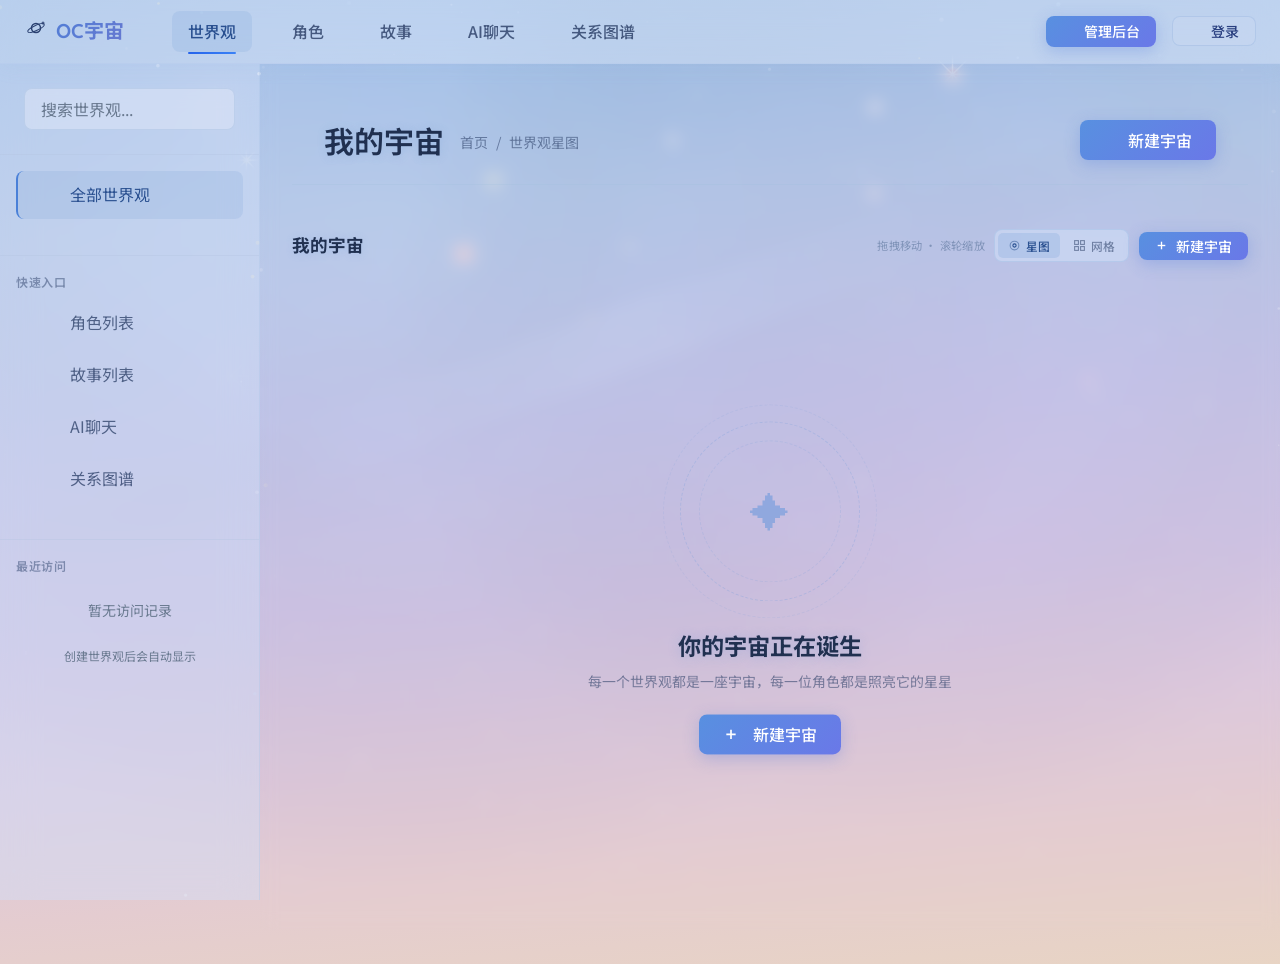
==== commit ddb78d12: "fix: 协作弹窗文案优化 + 隐藏用户ID明文显示" ====
--- a/index.html
+++ b/index.html
@@ -411,13 +411,12 @@
       <div class="modal-body" id="shareModalBody">
         <p class="text-muted text-sm" id="shareWorldName" style="margin-bottom:var(--spacing-md);"></p>
 
-        <!-- 我的信息卡片：显示用户ID供好友使用 -->
+        <!-- 我的信息卡片：复制ID引导 -->
         <div style="background:var(--bg-tertiary);border-radius:var(--radius-md);padding:12px 14px;margin-bottom:14px;border:1px solid var(--border-light);">
-          <p style="font-size:0.78rem;color:var(--text-muted);margin:0 0 6px;font-weight:500;">把你的用户 ID 发给好友，让他们在这里填入：</p>
+          <p style="font-size:0.78rem;color:var(--text-muted);margin:0 0 6px;font-weight:500;">复制自己的ID发给朋友，让ta把你拉入这个宇宙~</p>
           <div style="display:flex;align-items:center;gap:8px;">
-            <code id="myUserIdDisplay" style="flex:1;background:var(--bg-secondary);border:1px solid var(--border-color);border-radius:6px;padding:7px 10px;font-size:0.82rem;color:var(--primary-color);word-break:break-all;overflow-wrap:break-word;"></code>
             <button class="btn btn-primary btn-sm" onclick="copyMyUserId()" title="复制到剪贴板" style="white-space:nowrap;padding:6px 10px;font-size:0.8rem;">
-              <i data-lucide="Copy"></i> 复制
+              <i data-lucide="Copy"></i> 复制我的 ID
             </button>
           </div>
         </div>
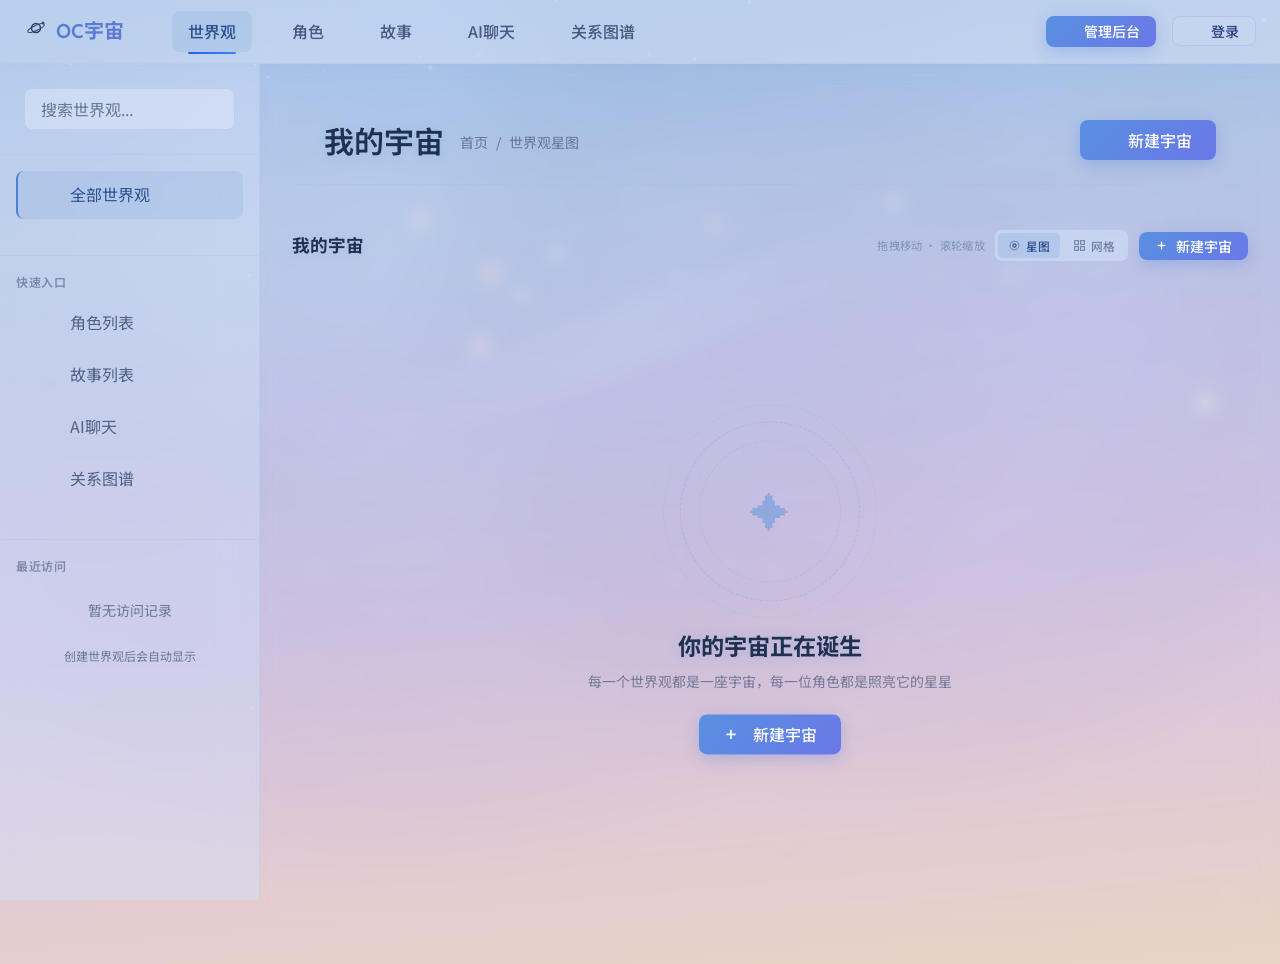
==== commit 86908836: "fix: 拖拽缩放失效 + 星球独立拖拽 + 协作者/故事创作者显示昵称 - 修复 mountCosmosView 中 _bindDragZoom 只首次调用导致事件丢失 - _bindDragZoo" ====
--- a/index.html
+++ b/index.html
@@ -507,6 +507,11 @@
       // 初始化 Appwrite 数据模式（检测登录状态）
       await OCData.initDataMode();
 
+      // 同步当前用户 profile 到数据库（供协作者列表/故事创作者显示昵称）
+      if (window.AppwriteProfiles) {
+        window.AppwriteProfiles.sync().catch(() => {});
+      }
+
       // 更新登录按钮状态
       await updateAuthUI();
 
@@ -803,18 +808,26 @@
           container.innerHTML = '<p class="text-muted text-sm" style="margin:0;">暂无协作者</p>';
           return;
         }
+        // 批量查询用户昵称
+        let nameMap = new Map();
+        if (window.AppwriteProfiles) {
+          nameMap = await window.AppwriteProfiles.batchLookup(collabs).catch(() => new Map());
+        }
         container.innerHTML = '<p style="margin:0 0 var(--spacing-xs);font-size:0.8rem;font-weight:500;color:var(--text-secondary);">当前协作者：</p>' +
           '<div style="display:flex;flex-direction:column;gap:6px;">' +
-          collabs.map(uid => `
+          collabs.map(uid => {
+            const displayName = nameMap.get(uid) || uid.slice(0, 12) + '…';
+            return `
             <div style="display:flex;align-items:center;justify-content:space-between;padding:6px 10px;background:var(--bg-tertiary);border-radius:var(--radius-sm);">
               <span style="font-size:0.85rem;color:var(--text-secondary);">
                 <i data-lucide="User" style="width:0.85rem;height:0.85rem;display:inline;vertical-align:-2px;margin-right:4px;"></i>
-                ${uid}
+                ${escHtml(displayName)}
               </span>
-              <button class="btn btn-ghost btn-sm btn-icon" title="移除" onclick="removeCollaborator('${uid}')" style="color:var(--danger);padding:2px;">
+              <button class="btn btn-ghost btn-sm btn-icon" title="移除" onclick="removeCollaborator('${escHtml(uid)}')" style="color:var(--danger);padding:2px;">
                 <i data-lucide="X" style="width:0.8rem;height:0.8rem;"></i>
               </button>
-            </div>`).join('') + '</div>';
+            </div>`;
+          }).join('') + '</div>';
         if (window.lucide) lucide.createIcons();
       } catch(e) {
         container.innerHTML = '';
@@ -1242,6 +1255,11 @@
 
         closeModal('accountModal');
         showNotification('账号信息已更新', 'success');
+
+        // 同步 profile 到数据库
+        if (window.AppwriteProfiles) {
+          window.AppwriteProfiles.sync().catch(() => {});
+        }
         
         // 刷新导航栏显示的名称
         const nameSpan = document.getElementById('userNameDisplay');
@@ -1317,6 +1335,10 @@
         await OCData.login(email, password);
         closeModal('authModal');
         showNotification('登录成功', 'success');
+        // 同步用户 profile 到数据库
+        if (window.AppwriteProfiles) {
+          window.AppwriteProfiles.sync().catch(() => {});
+        }
         // 刷新整个页面状态
         await updateAuthUI();
         await loadWorlds();
@@ -1340,6 +1362,10 @@
         await window.AppwriteAuth.register(email, password, name);
         closeModal('authModal');
         showNotification('注册成功，已自动登录', 'success');
+        // 同步 profile
+        if (window.AppwriteProfiles) {
+          window.AppwriteProfiles.sync().catch(() => {});
+        }
         await updateAuthUI();
         await loadWorlds();
       } catch (e) {
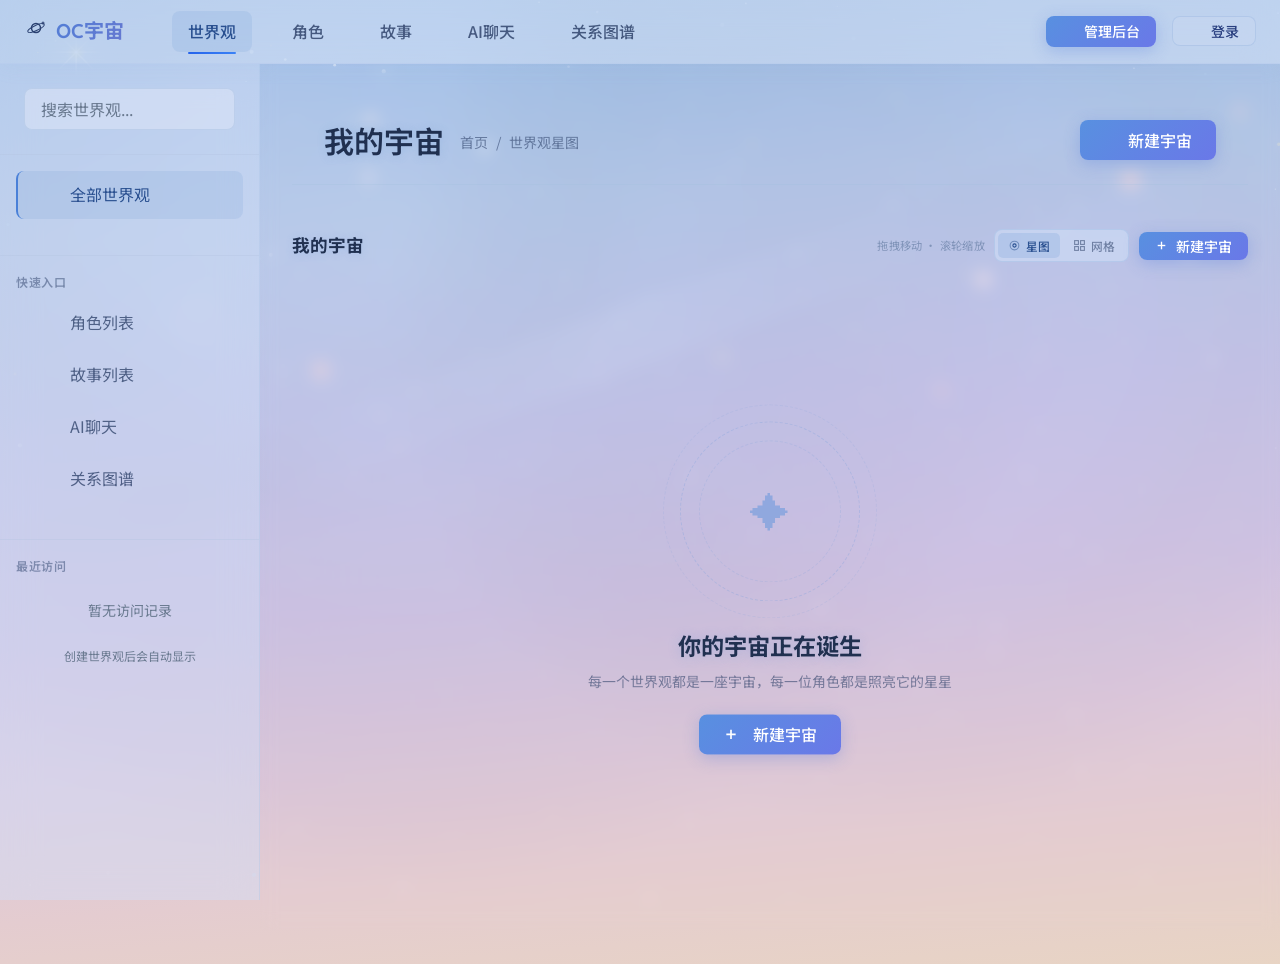
==== commit 61979d9f: "fix: 协作者列表空白 + 角色/故事数据同步 - index.html: 添加 escHtml 函数定义（之前引用但未定义导致渲染崩溃） - appwrite.js batchLookup: 改用" ====
--- a/index.html
+++ b/index.html
@@ -786,6 +786,14 @@
       document.getElementById(id).classList.remove('active');
     }
 
+    // HTML 转义工具函数
+    function escHtml(str) {
+      if (!str) return '';
+      const div = document.createElement('div');
+      div.textContent = str;
+      return div.innerHTML;
+    }
+
     // 显示分享模态框
     let _shareWorldId = null;
     function showShareModal(worldId, worldName) {
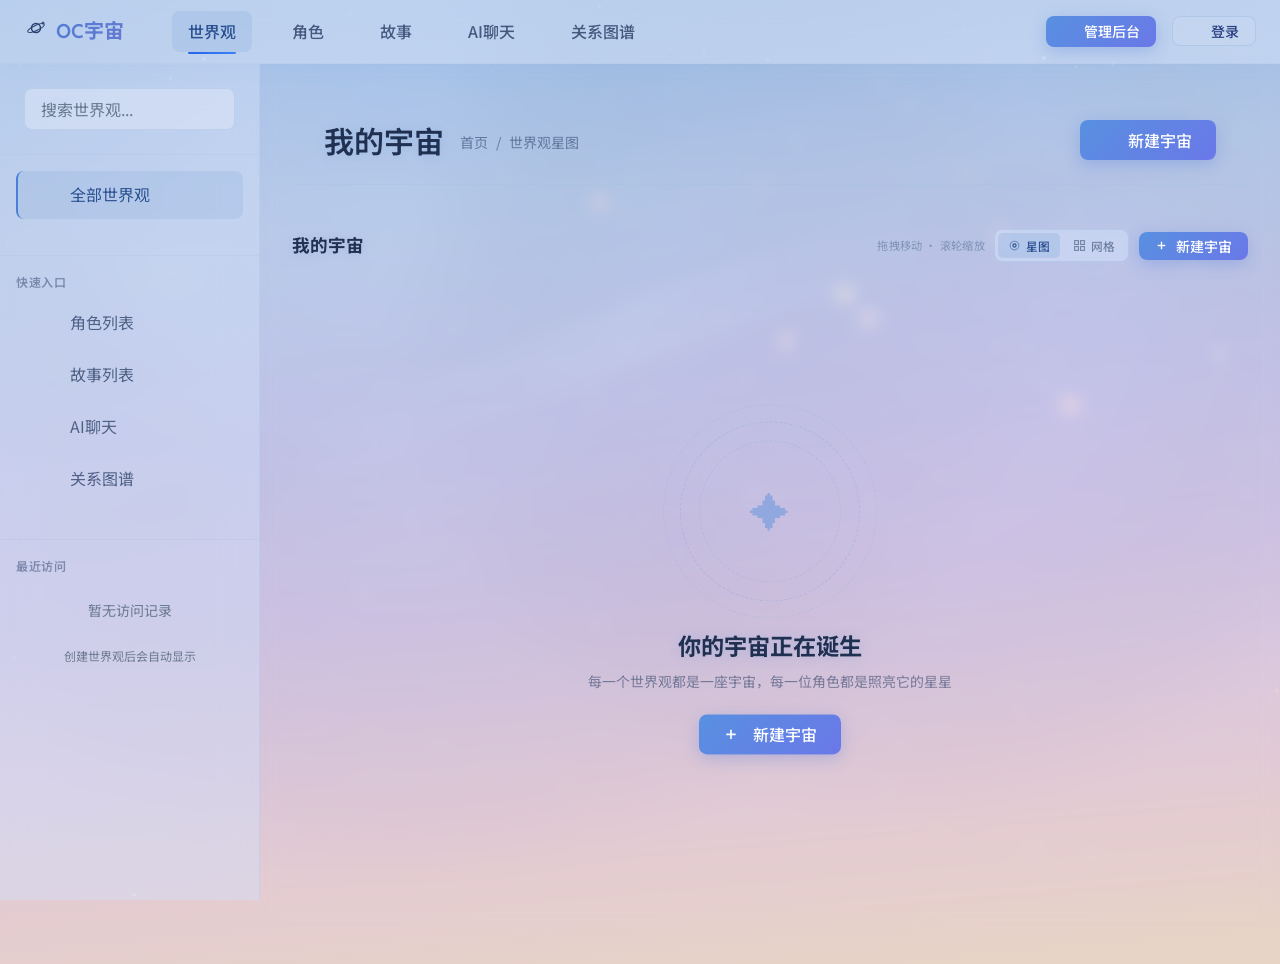
==== commit 3d6fe6cb: "chore: cosmos.js 缓存破坏 ?v=5" ====
--- a/index.html
+++ b/index.html
@@ -495,7 +495,7 @@
   <script src="js/appwrite.js"></script>
   <script src="js/api-client.js"></script>
   <script src="js/data.js"></script>
-  <script src="js/cosmos.js"></script>
+  <script src="js/cosmos.js?v=5"></script>
   <script>
     // 页面初始化
     document.addEventListener('DOMContentLoaded', async function() {
--- a/css/cosmos.css
+++ b/css/cosmos.css
@@ -234,15 +234,8 @@
   z-index: 3;
 }
 
-/* 星球纹理条纹 */
-.planet-surface {
-  position: absolute;
-  inset: 0;
-  border-radius: 50%;
-  animation: planet-rotate 24s linear infinite;
-  opacity: 0.28;
-  mix-blend-mode: overlay;
-}
+/* 星球纹理条纹 —— 已通过 background 层叠实现在 planet-core 上 */
+/* 旋转 keyframes 供 planet-wrap 内联动画使用 */
 
 @keyframes planet-rotate {
   from { transform: rotate(0deg); }
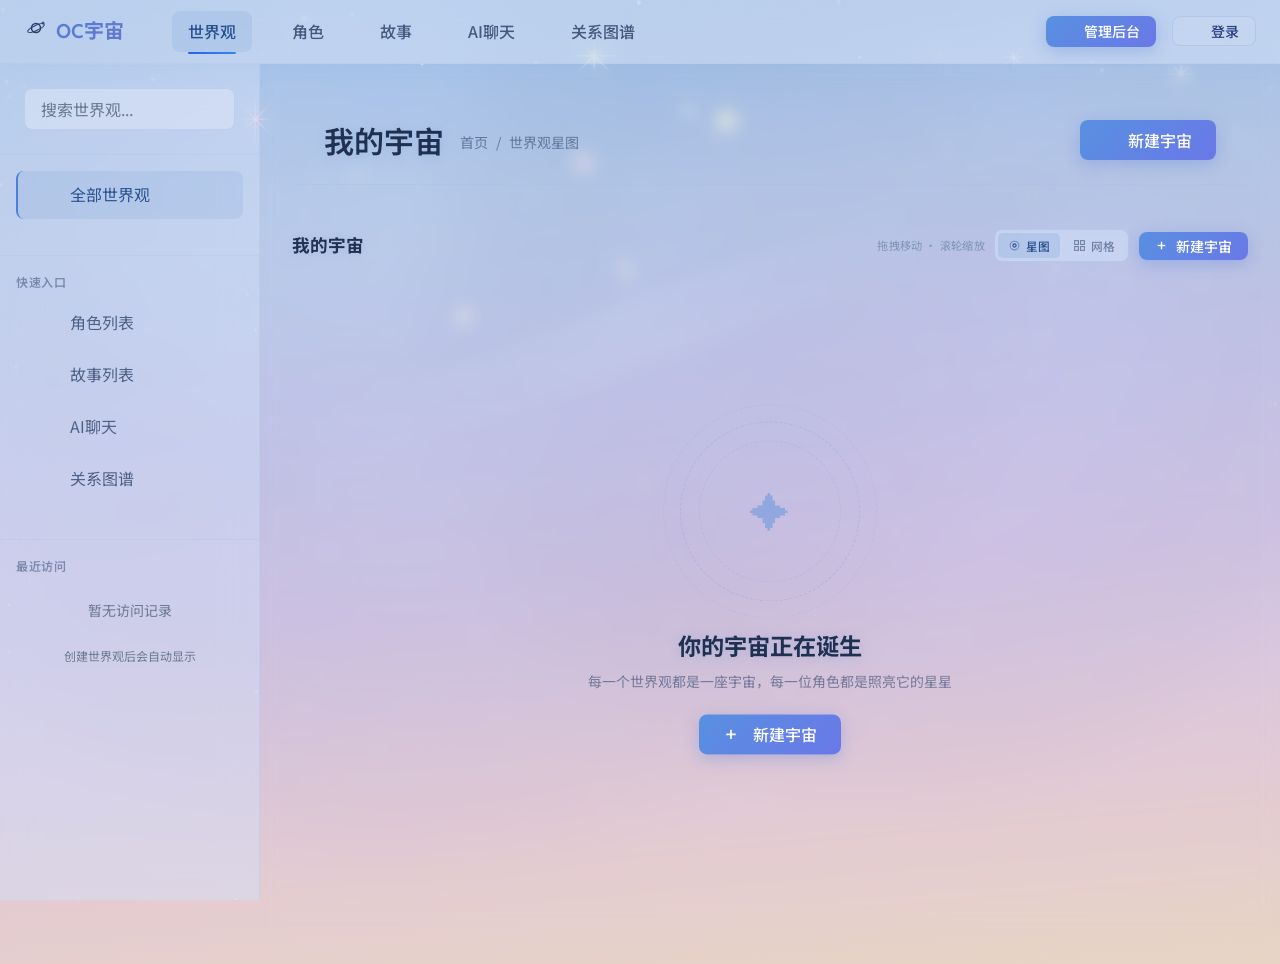
==== commit cd47c02d: "fix(cosmos): v6 - 柔和纹理，同色系微调 + opacity 0.48 - 对比度从 lighten 70%/darken 75% 降到 ~32%/28% - opacity 从 0." ====
--- a/index.html
+++ b/index.html
@@ -495,7 +495,7 @@
   <script src="js/appwrite.js"></script>
   <script src="js/api-client.js"></script>
   <script src="js/data.js"></script>
-  <script src="js/cosmos.js?v=5"></script>
+  <script src="js/cosmos.js?v=6"></script>
   <script>
     // 页面初始化
     document.addEventListener('DOMContentLoaded', async function() {
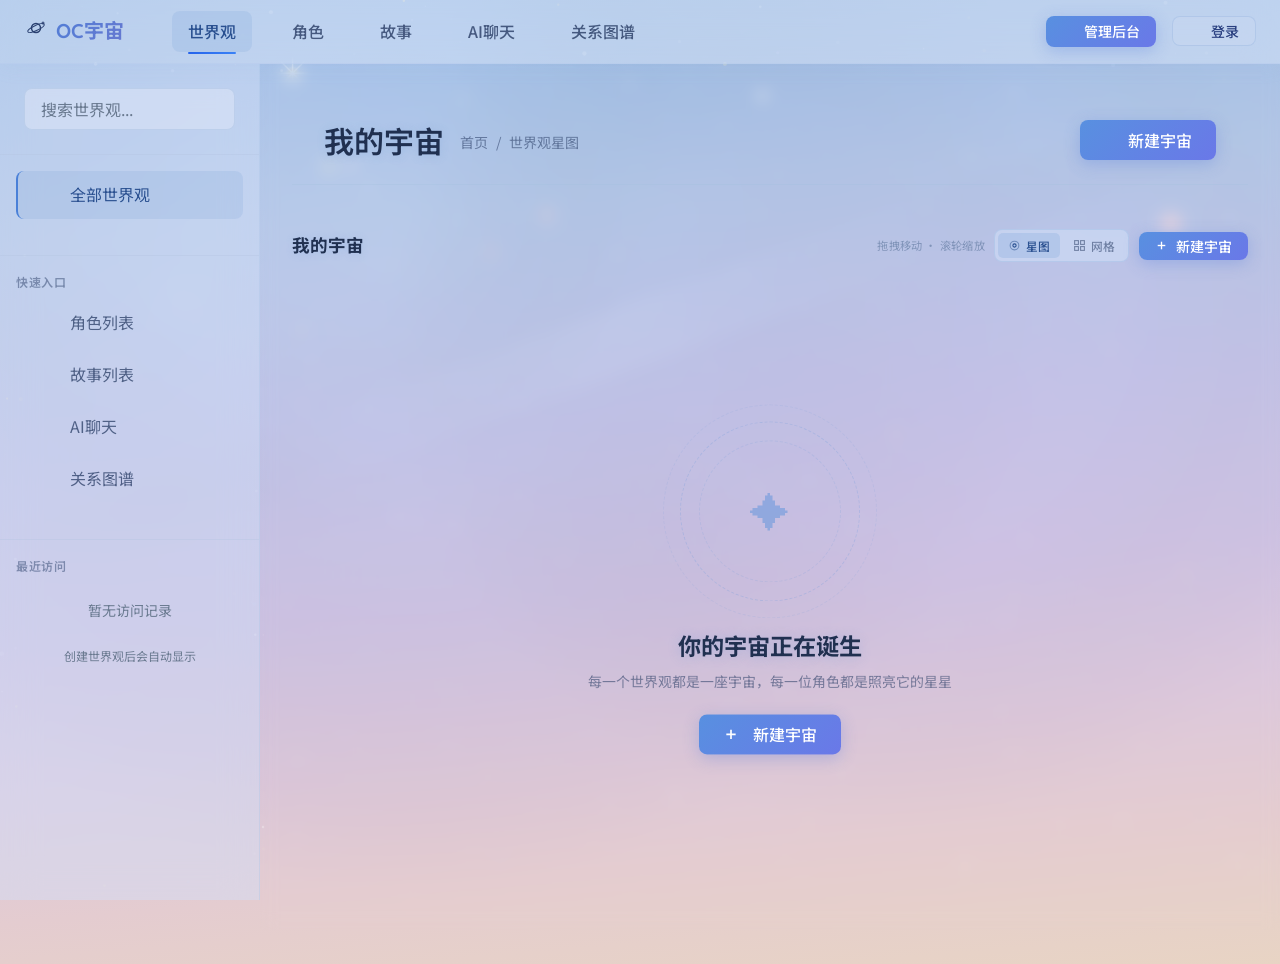
==== commit d12d0b8d: "fix(cosmos): 轨道环更明显 边框加粗+透明度提升" ====
--- a/index.html
+++ b/index.html
@@ -19,7 +19,7 @@
   <link rel="stylesheet" href="css/style.css">
   <link rel="stylesheet" href="css/layout.css">
   <link rel="stylesheet" href="css/dark-mode.css">
-  <link rel="stylesheet" href="css/cosmos.css">
+  <link rel="stylesheet" href="css/cosmos.css?v=7">
   <link rel="preconnect" href="https://fonts.googleapis.com">
   <link rel="preconnect" href="https://fonts.gstatic.com" crossorigin>
   <link href="https://fonts.googleapis.com/css2?family=Noto+Sans+SC:wght@400;500;700&family=Quicksand:wght@500;600;700&display=swap" rel="stylesheet">
@@ -495,7 +495,7 @@
   <script src="js/appwrite.js"></script>
   <script src="js/api-client.js"></script>
   <script src="js/data.js"></script>
-  <script src="js/cosmos.js?v=6"></script>
+  <script src="js/cosmos.js?v=7"></script>
   <script>
     // 页面初始化
     document.addEventListener('DOMContentLoaded', async function() {
--- a/css/cosmos.css
+++ b/css/cosmos.css
@@ -275,7 +275,7 @@
 .orbit-ring {
   position: absolute;
   border-radius: 50%;
-  border: 1px solid rgba(100, 140, 200, 0.18);
+  border: 1.5px solid rgba(120, 160, 220, 0.30);
   pointer-events: none;
   transform: translate(-50%, -50%) scaleY(0.6);
   transform-origin: center center;
@@ -284,13 +284,13 @@
 }
 
 .orbit-ring.highlight {
-  border-color: rgba(100, 140, 220, 0.45) !important;
-  box-shadow: 0 0 14px rgba(100, 150, 220, 0.15);
+  border-color: rgba(120, 160, 230, 0.55) !important;
+  box-shadow: 0 0 16px rgba(120, 160, 230, 0.20);
 }
 
 @keyframes orbit-shimmer {
-  0%, 100% { border-color: rgba(100, 140, 200, 0.12); }
-  50%       { border-color: rgba(100, 140, 200, 0.26); }
+  0%, 100% { border-color: rgba(120, 160, 220, 0.22); }
+  50%       { border-color: rgba(120, 160, 220, 0.38); }
 }
 
 /* ==================== OC 星星粒子 ==================== */
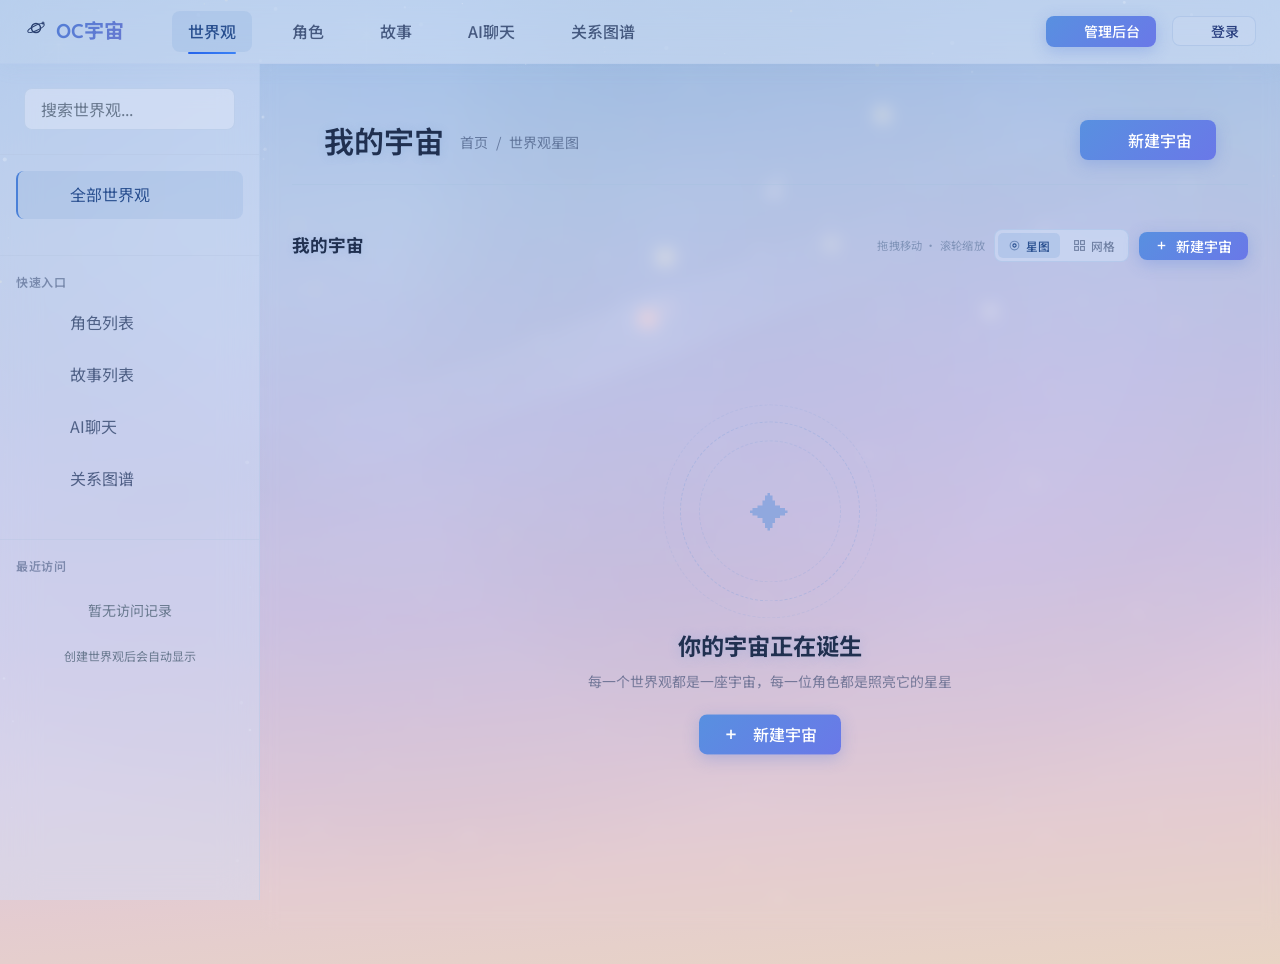
==== commit 55996b8a: "fix: 关系图谱tooltip显示undefined + 环形/树形布局空白切换bug" ====
--- a/index.html
+++ b/index.html
@@ -19,7 +19,7 @@
   <link rel="stylesheet" href="css/style.css">
   <link rel="stylesheet" href="css/layout.css">
   <link rel="stylesheet" href="css/dark-mode.css">
-  <link rel="stylesheet" href="css/cosmos.css?v=7">
+  <link rel="stylesheet" href="css/cosmos.css?v=8">
   <link rel="preconnect" href="https://fonts.googleapis.com">
   <link rel="preconnect" href="https://fonts.gstatic.com" crossorigin>
   <link href="https://fonts.googleapis.com/css2?family=Noto+Sans+SC:wght@400;500;700&family=Quicksand:wght@500;600;700&display=swap" rel="stylesheet">
@@ -495,7 +495,7 @@
   <script src="js/appwrite.js"></script>
   <script src="js/api-client.js"></script>
   <script src="js/data.js"></script>
-  <script src="js/cosmos.js?v=7"></script>
+  <script src="js/cosmos.js?v=8"></script>
   <script>
     // 页面初始化
     document.addEventListener('DOMContentLoaded', async function() {
